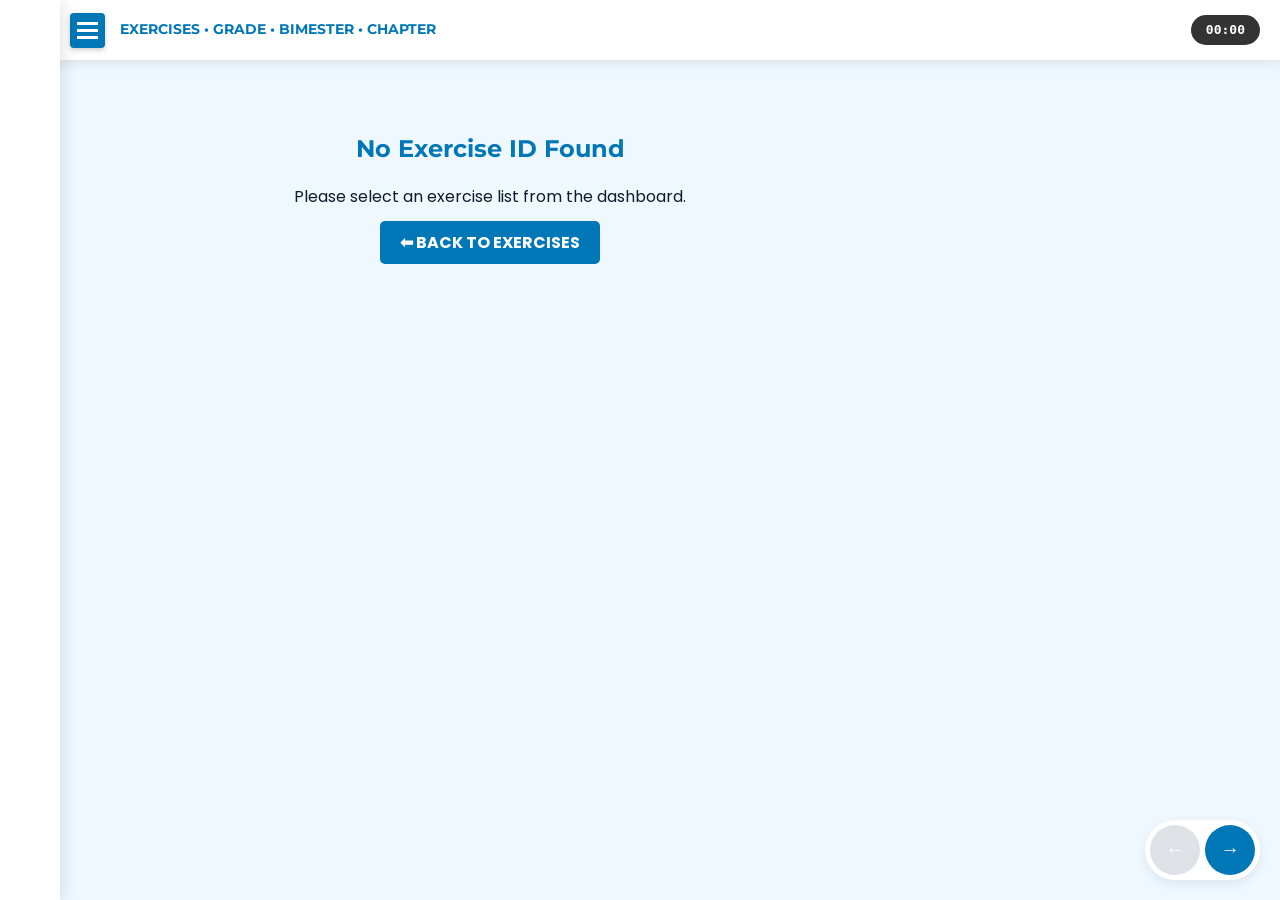
==== exercises.html @ 2d314399 "Initial commit" ====
<!DOCTYPE html>
<html lang="en">
<head>
    <meta charset="UTF-8">
    <meta name="viewport" content="width=device-width, initial-scale=1.0">
    <title>REACH English | Exercises</title>
    
    <!-- Fonts -->
    <link href="https://fonts.googleapis.com/css2?family=Montserrat:wght@700;900&family=Poppins:wght@400;600&display=swap" rel="stylesheet">
    
    <!-- Shared Styles -->
    <link rel="stylesheet" href="style.css">
    
    <!-- Exercise Specific Styles (Internal for now, move to CSS later if preferred) -->
    <style>
        /* Exercise Header Overrides */
        #ex-header {
            position: fixed; top: 0; left: 0; width: 100%; height: 60px;
            background: white; box-shadow: 0 4px 12px rgba(0,0,0,0.08);
            display: flex; align-items: center; justify-content: space-between;
            padding: 0 20px; z-index: 1000;
        }
        .ex-meta { font-family: 'Montserrat', sans-serif; font-weight: 700; color: var(--primary-blue); font-size: 0.9rem; }
        .timer-badge { background: #333; color: #fff; padding: 5px 15px; border-radius: 20px; font-weight: bold; font-family: monospace; }
        
        /* Sidebar Checkmarks */
        .nav-step-item.completed::after {
            content: '✓'; color: var(--success-green); margin-left: 10px; font-weight: 900;
        }

        /* Result Page */
        #result-page { display: none; text-align: center; padding: 40px; }
        .stat-box { display: inline-block; margin: 15px; padding: 20px; background: white; border-radius: 10px; box-shadow: 0 4px 10px rgba(0,0,0,0.1); }
        .stat-num { font-size: 2.5rem; font-weight: 900; color: var(--primary-blue); }
    </style>
</head>
<body class="exercise-mode">

    <!-- HEADER -->
    <header id="ex-header">
        <div style="display:flex; align-items:center; gap:15px;">
             <!-- Menu Toggle -->
            <button id="menu-toggle" aria-label="Toggle Menu" style="position:relative; top:0; left:0; margin:0;">
                <div class="bar"></div>
                <div class="bar"></div>
                <div class="bar"></div>
            </button>
            <div class="ex-meta">
                EXERCISES • <span id="ex-grade">GRADE</span> • <span id="ex-bimester">BIMESTER</span> • <span id="ex-chapter">CHAPTER</span>
            </div>
        </div>
        <div class="timer-badge" id="global-timer">00:00</div>
    </header>

    <!-- RETRACTABLE MENU -->
<div id="menu-overlay" style="display:none; position:fixed; top:0; left:0; width:100%; height:100%; background:rgba(0,0,0,0.5); z-index:1001;"></div>

<nav id="slide-menu">
    <!-- Close Button -->
    <button id="menu-close-btn" style="position:absolute; top:15px; right:15px; background:none; border:none; font-size:2rem; color:var(--primary-blue); cursor:pointer;">&times;</button>

    <!-- Home Link Fixed -->
    <a href="exercises.html?id=ex-home" class="home-link">🏠 EXIT EXERCISES</a>

    <!-- Inside the nav id="slide-menu" in exercises.html -->
<div class="menu-header">
    <div class="menu-logo"><span class="orange-text">REACH</span>Practice</div>
    <div id="menu-grade-label">GRADE LEVEL</div> <!-- Keep this -->
    <div style="font-size:0.8rem; color:#666; margin-top:5px;">
        <span id="ex-bimester"></span> • <span id="ex-chapter"></span> <!-- Add these IDs -->
    </div>
</div>
    <ul id="nav-list">
        <!-- Items injected by JS -->
    </ul>
</nav>

    <!-- MAIN CONTENT -->
    <main id="main-container">
        <div id="lesson-content">
            <div class="loader">Loading Random Exercise Set...</div>
        </div>
    </main>

    <!-- NAVIGATION UI (Bottom Right) -->
    <div id="ui-cluster">
        <div class="nav-buttons">
            <button id="prev-btn" class="nav-arrow" disabled>←</button>
            <button id="next-btn" class="nav-arrow">→</button>
        </div>
    </div>

    <!-- AUDIO ENGINE -->
    <audio id="global-audio-player"></audio>

    <!-- SCRIPTS -->
    <script src="engine-exercises.js"></script>

<!-- DATA LOADER -->
    <script>
        const urlParams = new URLSearchParams(window.location.search);
        const lessonId = urlParams.get('id');
        const contentDiv = document.getElementById('lesson-content');

        const getExBackBtn = () => `
            <div style="margin-top:20px;">
                <a href="exercises.html?id=ex-home" style="background:var(--primary-blue); color:white; text-decoration:none; padding:10px 20px; border-radius:5px; font-weight:bold;">
                    ⬅ BACK TO EXERCISES
                </a>
            </div>`;

        if (!lessonId) {
            contentDiv.innerHTML = `
                <div style="text-align:center; padding:50px;">
                    <h2>No Exercise ID Found</h2>
                    <p>Please select an exercise list from the dashboard.</p>
                    ${getExBackBtn()}
                </div>`;
        } else {
            const dataScript = document.createElement('script');
            dataScript.src = `data/exercises/${lessonId}.js`;
            
            dataScript.onload = () => console.log("Exercise Data Loaded");
            
            // EXERCISE FILE NOT FOUND
            dataScript.onerror = () => {
                contentDiv.innerHTML = `
                    <div style="text-align:center; padding:50px; color: red;">
                        <h2>❌ Exercise File Not Found</h2>
                        <p>Could not load: <b>data/exercises/${lessonId}.js</b></p>
                        ${getExBackBtn()}
                    </div>`;
            };

            document.body.appendChild(dataScript);
        }
    </script>
</body>
</html>
---- style.css ----
/* --- ROOT VARIABLES --- */
:root {
    --primary-blue: #0077b6;
    --accent-orange: #FF8C42;
    --bg-alice-blue: #f0f8ff;
    --white: #ffffff;
    --text-dark: #0D1B2A;
    --gray-light: #dee2e6;
    
    --success-green: #28a745;
    --error-red: #dc3545;
    --selected-orange: #ffe0b2;
    --paired-blue: #bbdefb;
    
    --shadow: 0 4px 12px rgba(0,0,0,0.08);
    --header-height: 60px;
    --menu-width: 280px;
}

/* --- GLOBAL STYLES --- */
* { box-sizing: border-box; margin: 0; padding: 0; }

body {
    font-family: 'Poppins', sans-serif; /* Body font */
    background-color: var(--bg-alice-blue);
    color: var(--text-dark);
    line-height: 1.6;
    overflow-x: hidden;
}

h1, h2, h3, h4, .menu-logo, .step-title {
    font-family: 'Montserrat', sans-serif;
    font-weight: 700;
}

h2 { color: var(--primary-blue); margin-bottom: 1rem; }

/* Visibility Padding as per Blueprint */
#main-container {
    padding-top: 80px;
    padding-bottom: 120px;
    max-width: 900px;
    margin: 0 auto;
    width: 95%;
}

.orange-text { color: var(--accent-orange); font-weight: 900; }

/* --- STICKY METADATA HEADER --- */
#metadata-header {
    position: fixed;
    top: 0;
    left: 0;
    width: 100%;
    height: var(--header-height);
    background: var(--white);
    display: flex;
    align-items: center;
    justify-content: center;
    box-shadow: var(--shadow);
    z-index: 1000;
    font-size: 0.9rem;
    font-weight: 600;
    color: var(--primary-blue);
}

/* --- RETRACTABLE MENU --- */
#menu-toggle {
    position: fixed;
    top: 12px;
    left: 15px;
    z-index: 1002;
    width: 35px; /* Blueprint spec */
    height: 35px;
    background: var(--primary-blue);
    border: none;
    border-radius: 4px;
    cursor: pointer;
    display: flex;
    flex-direction: column;
    justify-content: space-around;
    padding: 7px;
}

#menu-toggle .bar { width: 100%; height: 3px; background: white; transition: 0.3s; }

/* --- RETRACTABLE MENU (Default for index.html) --- */
#slide-menu {
    position: fixed;
    top: 0;
    left: -280px; /* Hidden off-screen by default */
    width: var(--menu-width);
    height: 100%;
    background: var(--white);
    box-shadow: 4px 0 15px rgba(0,0,0,0.1);
    z-index: 1001;
    transition: 0.3s cubic-bezier(0.4, 0, 0.2, 1);
    display: flex;
    flex-direction: column;
    padding: 20px;
}

#slide-menu.active {
    left: 0; /* Slides in only when active */
}

.menu-header { margin-top: 10px; padding-bottom: 20px; border-bottom: 2px solid var(--bg-alice-blue); }
.menu-logo {
    font-size: 1.4rem; /* Slightly smaller to fit the longer name */
    letter-spacing: -0.5px;
    margin-bottom: 10px;
    text-transform: uppercase; /* Optional: makes REACH ENGLISH look more like a brand */
}
#menu-grade-label { color: var(--accent-orange); font-weight: 900; font-size: 0.8rem; }

#nav-list { list-style: none; margin-top: 20px; overflow-y: auto; flex-grow: 1; }
.nav-step-item { font-weight: 700; color: #666; margin-top: 15px; display: block; }
.nav-sub-link { 
    display: block; 
    padding: 8px 15px; 
    text-decoration: none; 
    color: var(--text-dark); 
    font-size: 0.9rem;
    border-radius: 5px;
}
.nav-sub-link:hover { background: var(--bg-alice-blue); color: var(--primary-blue); }
.nav-sub-link.active { background: var(--selected-orange); border-left: 4px solid var(--accent-orange); }

.home-link { 
    display: block;              /* Ensures it sits on its own line */
    margin-top: 60px;            /* Pushes it down so it doesn't overlap the X/Menu button */
    margin-bottom: 10px;         /* Adds a little space before the Logo */
    text-decoration: none; 
    color: var(--primary-blue); 
    font-weight: 700; 
    font-size: 1.1rem;           /* Made slightly larger for visibility */
}






/* ============================================================
   EXERCISE MODE OVERRIDES (Only for exercises.html)
   ============================================================ */

/* 1. Mini-Sidebar / Dock Behavior */
body.exercise-mode #slide-menu {
    left: 0 !important;
    width: 60px;
    padding: 0;
    transition: width 0.3s ease;
    overflow-x: hidden;
    z-index: 1100;
}

body.exercise-mode #slide-menu.active {
    width: 280px;
}

/* 2. Push content to the right */
body.exercise-mode #main-container {
    padding-left: 80px;
    margin-left: 0;
    width: 100%;
    transition: padding-left 0.3s ease;
}

/* 3. Hide text when collapsed */
body.exercise-mode .menu-header,
body.exercise-mode .home-link,
body.exercise-mode #menu-close-btn {
    opacity: 0;
    transition: 0.2s;
    pointer-events: none;
}

body.exercise-mode #slide-menu.active .menu-header,
body.exercise-mode #slide-menu.active .home-link,
body.exercise-mode #slide-menu.active #menu-close-btn {
    opacity: 1;
    pointer-events: auto;
}

/* 4. Navigation Items (Numbers) */
body.exercise-mode .nav-step-item {
    display: flex;
    align-items: center;
    height: 40px; /* Tight height */
    padding: 0;
    border-left: 4px solid transparent;
    transition: background 0.2s;
    margin-top: 0;
}

body.exercise-mode .nav-step-item.active-page {
    background-color: var(--selected-orange);
    border-left-color: var(--accent-orange);
}

.nav-num {
    min-width: 60px;
    text-align: center;
    font-weight: 900;
    font-family: 'Montserrat', sans-serif;
    font-size: 1.1rem;
    color: var(--primary-blue);
    flex-shrink: 0;
}

.nav-label {
    white-space: nowrap;
    opacity: 0;
    transition: 0.2s;
    font-weight: 600;
    color: #444;
}

body.exercise-mode #slide-menu.active .nav-label {
    opacity: 1;
}

/* 5. FORCE TOGGLE BUTTON VISIBILITY & DOCK POSITION */
body.exercise-mode #menu-toggle {
    display: flex !important; 
    position: fixed;
    top: 10px;
    left: 12px;
    z-index: 1200;
    border-radius: 4px;
    box-shadow: 0 2px 5px rgba(0,0,0,0.2);
}

/* 6. MOVE CONTENT UP (Spacing adjustments) */
body.exercise-mode .home-link {
    margin-top: 50px !important; 
    margin-bottom: 5px;
    padding: 5px 15px;
}

body.exercise-mode .menu-header {
    margin-top: 0;
    padding: 5px 15px 5px 15px;
    border-bottom: 1px solid var(--bg-alice-blue);
}

body.exercise-mode #nav-list {
    margin-top: 5px; 
}

/* Align numbers with the toggle button when collapsed */
body.exercise-mode #slide-menu:not(.active) #nav-list {
    margin-top: 50px; 
}

/* Header spacing for Title */
body.exercise-mode #ex-header {
    padding-left: 70px;
    z-index: 1000;
}

/* 7. RESPONSIVE FIXES (Un-nested) */
@media (min-width: 769px) {
    body.exercise-mode #menu-close-btn { display: none; }
}

@media (max-width: 768px) {
    body.exercise-mode #slide-menu.active { width: 80%; }
    body.exercise-mode #main-container { padding-left: 70px; }
    body.exercise-mode .nav-label { display: none; }
    body.exercise-mode #slide-menu.active .nav-label { display: inline; }
}








/* --- CARD SYSTEM --- */
.lesson-page { display: none; animation: fadeIn 0.4s; }
.lesson-page.active { display: block; }
@keyframes fadeIn { from { opacity: 0; } to { opacity: 1; } }

.area-box, .exercise-card {
    background: var(--white);
    border-radius: 12px;
    padding: 20px;
    margin-top: 50px;
    margin-bottom: 30px;
    box-shadow: var(--shadow);
    position: relative;
}

/* --- STEP 2 & 3 COMPONENTS --- */
.card-header-audio {
    position: absolute;
    top: 15px;
    right: 15px;
    background: none;
    border: none;
    font-size: 1.4rem;
    cursor: pointer;
}

.learning-card {
    border-bottom: 1px solid var(--bg-alice-blue);
    padding: 10px 0;
}
.term-en { font-weight: 600; color: var(--primary-blue); }
.term-pt { font-size: 0.85rem; color: #666; display: block; }

/* --- TOOLTIPS --- */
.tooltip {
    color: var(--primary-blue);
    text-decoration: underline dotted var(--accent-orange);
    cursor: help;
    position: relative;
    font-weight: 600;
}

/* --- STEP 4: RECORDING --- */
.shadow-box { display: flex; align-items: center; gap: 15px; margin-top: 10px; }
.btn-circle {
    width: 45px; height: 45px; border-radius: 50%; border: none;
    display: flex; align-items: center; justify-content: center; cursor: pointer;
    transition: 0.2s; font-size: 1.2rem;
}

/* START: ADD THIS ENTIRE CODE BLOCK */
/* This makes the button smaller when needed */
.btn-circle.compact {
    width: 32px;
    height: 32px;
    font-size: 0.9rem;
    border: 1px solid var(--primary-blue);
    background-color: transparent;
    color: var(--primary-blue);
}
.btn-circle.compact:hover {
    background-color: var(--bg-alice-blue);
}

/* This adds the play button to the vocabulary list */
.learning-card.with-tts {
    display: flex;
    justify-content: space-between;
    align-items: center;
    gap: 15px;
}

/* This positions the play button in the examples */
.exercise-card .btn-circle {
    position: absolute;
    top: 50%;
    right: 15px;
    transform: translateY(-50%);
}
/* END: ADD THIS ENTIRE CODE BLOCK */


.record-btn { background: var(--error-red); color: white; }
.stop-btn { background: #333; color: white; display: none; }
.play-rec-btn { background: var(--success-green); color: white; display: none; }

/* --- STEP 7: INTERACTIVE DRILLS --- */
.option {
    padding: 12px 15px;
    border: 2px solid var(--bg-alice-blue);
    border-radius: 8px;
    margin-bottom: 10px;
    cursor: pointer;
    transition: 0.2s;
}
.option:hover { border-color: var(--primary-blue); }
.option.selected { background-color: var(--selected-orange); border-color: var(--accent-orange); }
.option.correct { background-color: #d4edda; border-color: var(--success-green); }
.option.incorrect { background-color: #f8d7da; border-color: var(--error-red); }

/* Matching */
.matching-container { display: flex; gap: 20px; flex-wrap: wrap; }
.match-column { flex: 1; min-width: 150px; display: flex; flex-direction: column; gap: 10px; }
/* START: ADD THIS CODE BLOCK */
.match-column:nth-child(2) {
    background-color: #adc9e4; /* Light gray background */
    padding: 10px;
    border-radius: 12px;
}
/* END: ADD THIS CODE BLOCK */
.match-item { 
    padding: 15px; border: 2px solid var(--gray-light); border-radius: 8px; 
    text-align: center; cursor: pointer; background: white;
}
.match-item.selected { background-color: var(--selected-orange); border-color: var(--accent-orange); }
.match-item.paired { background-color: var(--paired-blue); border-color: var(--primary-blue); }

/* Word Order */
.word-bank, .drop-zone {
    padding: 15px; border: 2px dashed var(--gray-light);
    border-radius: 8px; min-height: 60px; display: flex; flex-wrap: wrap; gap: 10px; margin-top: 10px;
}
.word-btn {
    padding: 8px 12px; background: var(--white); border: 1px solid var(--primary-blue);
    border-radius: 5px; cursor: pointer; font-size: 0.9rem;
}
/* --- Vertical Drop Zone (For Dialogue Scramble) --- */
.drop-zone.vertical {
    flex-direction: column;
    align-items: stretch;
    height: auto; /* Allows it to grow with content */
}

.drop-zone.vertical .word-btn {
    text-align: left; /* Aligns text to the left for better reading */
    width: 100%;      /* Makes the button fill the row */
    margin-bottom: 5px;
}
/* --- STEP 9: FLASHCARDS (3D) --- */
.flashcards-grid {
    display: grid;
    grid-template-columns: repeat(auto-fill, minmax(200px, 1fr));
    gap: 20px;
}
.flashcard {
    height: 150px; perspective: 1000px; cursor: pointer;
}
.flashcard-inner {
    position: relative; width: 100%; height: 100%;
    text-align: center; transition: transform 0.6s;
    transform-style: preserve-3d;
}
.flashcard.flipped .flashcard-inner { transform: rotateY(180deg); }
.flashcard-front, .flashcard-back {
    position: absolute; width: 100%; height: 100%;
    backface-visibility: hidden; border-radius: 12px;
    display: flex; align-items: center; justify-content: center; padding: 15px;
    box-shadow: var(--shadow);
}
.flashcard-front { background: var(--primary-blue); color: white; font-weight: 700; }
.flashcard-back { background: var(--white); transform: rotateY(180deg); border: 2px solid var(--primary-blue); }



/* --- GLOSSARY MODAL --- */
.modal-overlay {
    position: fixed; top: 0; left: 0; width: 100%; height: 100%;
    background: rgba(0,0,0,0.5); z-index: 2000;
    display: none; align-items: center; justify-content: center;
}
.modal-content {
    background: white;
    width: 90%;
    max-width: 500px;
    
    /* Ensure these three lines exist: */
    max-height: 75vh;    /* Limits height to 75% of the screen height */
    overflow-y: auto;    /* Adds the scrollbar when content is too long */
    padding: 25px;
    
    border-radius: 15px;
    position: relative;
}

/* Optional: Make the glossary list look cleaner when scrolling */
#glossary-list {
    display: flex;
    flex-direction: column;
    gap: 15px;
    margin-top: 20px;
}

.modal-header { display: flex; justify-content: space-between; border-bottom: 2px solid var(--bg-alice-blue); padding-bottom: 10px; }

/* --- MOBILE RESPONSIVENESS --- */
@media (max-width: 768px) {
    #main-container { padding-top: 70px; padding-bottom: 150px; }
    .flashcards-grid { grid-template-columns: 1fr; }
    #ui-cluster { bottom: 10px; right: 10px; flex-direction: column-reverse; }
}
/* Sticky Sub-navigation for Steps 2 and 3 */
.step-sub-nav {
    position: sticky;
    top: 60px; /* Right under the Metadata Header */
    background: var(--white);
    display: flex;
    justify-content: space-around;
    padding: 10px;
    z-index: 900;
    box-shadow: 0 2px 5px rgba(0,0,0,0.05);
    margin-bottom: 20px;
    border-radius: 0 0 10px 10px;
}

.sub-nav-btn {
    padding: 8px 15px;
    border: none;
    background: var(--bg-alice-blue);
    color: var(--primary-blue);
    border-radius: 20px;
    font-weight: 700;
    cursor: pointer;
    font-size: 0.8rem;
}

.sub-nav-btn.active {
    background: var(--accent-orange);
    color: white;
}

/* Container for sub-pages */
.sub-page-content { display: none; }
.sub-page-content.active { 
    display: flex; 
    flex-direction: column; 
}

/* --- NEW TOOLTIP SYSTEM --- */
.tooltip {
    color: var(--primary-blue);
    text-decoration: underline dotted var(--accent-orange);
    cursor: help;
    font-weight: 600;
}

.tooltip-box {
    position: fixed; /* Fixed so it stays relative to screen */
    display: none;
    background: #333;
    color: #fff;
    padding: 10px 15px;
    border-radius: 8px;
    font-size: 0.85rem;
    z-index: 3000;
    max-width: 250px;
    box-shadow: 0 4px 15px rgba(0,0,0,0.3);
    pointer-events: none; /* Prevents flickering when moving mouse */
    line-height: 1.4;
}

/* Definition part */
.tooltip-def {
    display: block;
    margin-bottom: 5px;
    border-bottom: 1px solid #555;
    padding-bottom: 5px;
}

/* Translation part - Blue color as requested */
.tooltip-trans {
    display: block;
    color: #4fc3f7; /* Light Blue for contrast on dark background */
    font-style: italic;
}








/* This ensures Dialogue Scramble and Ranking stack vertically */
.drop-zone.vertical {
    flex-direction: column;
    align-items: stretch;
}


/* Memory Grid for Step 7 */
.memory-grid {
    display: grid;
    grid-template-columns: repeat(4, 1fr);
    gap: 10px;
    margin-top: 20px;
    perspective: 1000px;
}

.memory-card {
    height: 100px;
    position: relative;
    transform-style: preserve-3d;
    transition: transform 0.5s;
    cursor: pointer;
}

.memory-card.is-flipped {
    transform: rotateY(180deg);
}

.card-face {
    position: absolute;
    width: 100%;
    height: 100%;
    backface-visibility: hidden;
    display: flex;
    align-items: center;
    justify-content: center;
    border-radius: 8px;
    border: 2px solid var(--primary-blue);
    font-weight: bold;
    font-size: 0.9rem;
    text-align: center;
    padding: 5px;
}

.card-front {
    background-color: var(--primary-blue);
}

.card-back {
    background-color: white;
    transform: rotateY(180deg);
    color: var(--primary-blue);
}

.memory-card.is-matched .card-face {
    border-color: var(--success-green);
    background-color: #eafaf1;
}

/* Matching Shades - Selection (Orange) */
.pair-orange-0 { background-color: #fff3e0 !important; border-color: #ffb74d !important; }
.pair-orange-1 { background-color: #ffe0b2 !important; border-color: #ffa726 !important; }
.pair-orange-2 { background-color: #ffcc80 !important; border-color: #fb8c00 !important; }
.pair-orange-3 { background-color: #ffb74d !important; border-color: #f57c00 !important; }

/* Matching Shades - Correct (Blue) */
.pair-blue-0 { background-color: #e1f5fe !important; border-color: #4fc3f7 !important; }
.pair-blue-1 { background-color: #b3e5fc !important; border-color: #29b6f6 !important; }
.pair-blue-2 { background-color: #81d4fa !important; border-color: #03a9f4 !important; }
.pair-blue-3 { background-color: #4fc3f7 !important; border-color: #039be5 !important; }

/* Matching Shade - Error (Red) */
.pair-red { background-color: #ffebee !important; border-color: #ef5350 !important; }







/* MODERN CHECK/TRY AGAIN BUTTON */
.btn {
    display: block;
    width: fit-content;
    margin: 20px 0 0 auto; /* Aligns to the right of the card */
    background: linear-gradient(135deg, #FF8C42 0%, #FF6B10 100%);
    color: white;
    border: none;
    padding: 12px 35px;
    border-radius: 50px; /* Pill shape */
    cursor: pointer;
    font-family: 'Montserrat', sans-serif;
    font-size: 0.9rem;
    font-weight: 700;
    text-transform: uppercase;
    letter-spacing: 1.5px;
    box-shadow: 0 4px 15px rgba(255, 140, 66, 0.3);
    transition: all 0.3s cubic-bezier(0.175, 0.885, 0.32, 1.275);
    position: relative;
    overflow: hidden;
}

/* Hover Effect: Lifts the button and deepens shadow */
.btn:hover {
    transform: translateY(-3px);
    box-shadow: 0 8px 25px rgba(255, 140, 66, 0.4);
    background: linear-gradient(135deg, #FF9E64 0%, #FF8C42 100%);
}

/* Click Effect: Pushes the button down */
.btn:active {
    transform: translateY(1px);
    box-shadow: 0 2px 10px rgba(255, 140, 66, 0.3);
}

/* Special state for "Try Again" to make it visually distinct */
.btn.try-again-state {
    background: linear-gradient(135deg, var(--primary-blue) 0%, #005f91 100%);
    box-shadow: 0 4px 15px rgba(0, 119, 182, 0.3);
}





/* MODERN TRUE/FALSE BUTTONS */
.tf-container {
    display: flex;
    flex-direction: column;
    gap: 15px;
    margin: 20px 0;
}

.tf-row {
    display: flex;
    justify-content: space-between;
    align-items: center;
    background: #fff;
    padding: 15px;
    border-radius: 12px;
    border: 1px solid #eee;
    transition: 0.3s;
}

.tf-row:hover {
    border-color: var(--primary-blue);
    box-shadow: 0 4px 10px rgba(0,0,0,0.03);
}

.tf-buttons {
    display: flex;
    gap: 10px;
}

.tf-btn {
    padding: 8px 20px;
    border: 2px solid var(--gray-light);
    background: white;
    color: var(--primary-blue);
    border-radius: 50px;
    font-weight: 700;
    cursor: pointer;
    transition: all 0.2s;
    font-family: 'Montserrat', sans-serif;
    font-size: 0.8rem;
    text-transform: uppercase;
}

.tf-btn:hover {
    border-color: var(--accent-orange);
    color: var(--accent-orange);
}

/* State: Selected (Vibrant Blue) */
.tf-btn.selected {
    background: var(--primary-blue);
    border-color: var(--primary-blue);
    color: white;
}

/* State: Correct (Green) */
.tf-btn.correct {
    background: var(--success-green) !important;
    border-color: var(--success-green) !important;
    color: white !important;
}

/* State: Incorrect (Red) */
.tf-btn.incorrect {
    background: var(--error-red) !important;
    border-color: var(--error-red) !important;
    color: white !important;
}





/* CLICKABLE ERROR STYLES */
.mistake-text-container {
    line-height: 2.5; /* Extra space for the hints to appear below */
    font-family: 'Poppins', sans-serif;
}

.clickable-word {
    padding: 2px 6px;
    margin: 0 2px;
    border-radius: 4px;
    cursor: pointer;
    border-bottom: 2px solid transparent;
    transition: all 0.2s;
    display: inline-block;
    position: relative;
}

.clickable-word:hover {
    background-color: var(--bg-alice-blue);
    border-bottom-color: var(--primary-blue);
}

.clickable-word.selected {
    background-color: var(--selected-orange);
    border-bottom-color: var(--accent-orange);
}

.clickable-word.correct {
    background-color: var(--success-green) !important;
    color: white !important;
}

.clickable-word.incorrect {
    background-color: var(--error-red) !important;
    color: white !important;
}

/* The correction text that appears below the word */
.error-correction-hint {
    display: block;
    font-size: 0.75rem;
    font-weight: 700;
    color: var(--success-green);
    margin-top: -10px;
    line-height: 1;
    text-align: center;
}

/* Box for the full corrected sentence */
.corrected-sentence-display {
    margin-top: 20px;
    padding: 15px;
    background-color: #eafaf1; /* Light green */
    border-left: 5px solid var(--success-green);
    border-radius: 8px;
    display: none; /* Hidden until Check is clicked */
    font-weight: 600;
    color: var(--text-dark);
}

.corrected-sentence-display label {
    display: block;
    font-size: 0.7rem;
    text-transform: uppercase;
    color: var(--success-green);
    margin-bottom: 5px;
}





/* CATEGORIZATION FEEDBACK COLORS */
.draggable.correct {
    background-color: var(--success-green) !important;
    border-color: var(--success-green) !important;
    color: white !important;
    cursor: default;
}

.draggable.incorrect {
    background-color: var(--error-red) !important;
    border-color: var(--error-red) !important;
    color: white !important;
}

/* Optional: add a little animation when they turn colors */
.draggable {
    transition: background-color 0.3s, color 0.3s, border-color 0.3s;
}






/* READING SPLIT VIEW LAYOUT */
.reading-split-container {
    display: flex;
    gap: 20px;
    height: 65vh; /* This sets the height to 65% of the screen */
    margin-top: 20px;
    align-items: stretch;
}

.reading-text-pane {
    flex: 1.2;
    background: #f8f9fa;
    padding: 25px;
    border-radius: 12px;
    overflow-y: auto; /* Independent scrolling */
    border: 1px solid #dee2e6;
    line-height: 1.8;
    min-height: 0; /* Important: allows scrollbar to trigger */
}

.questions-pane {
    flex: 1;
    overflow-y: auto; /* Independent scrolling */
    padding-right: 10px;
    min-height: 0; /* Important: allows scrollbar to trigger */
}

/* Scrollbar Styling for Panes */
.reading-text-pane::-webkit-scrollbar, 
.questions-pane::-webkit-scrollbar {
    width: 6px;
}
.reading-text-pane::-webkit-scrollbar-thumb, 
.questions-pane::-webkit-scrollbar-thumb {
    background: var(--gray-light);
    border-radius: 10px;
}

/* MOBILE RESPONSIVE: Double Scroll Layout */
@media (max-width: 768px) {
    .reading-split-container {
        flex-direction: column;
        /* Force the container to take up most of the screen to enable internal scrolls */
        height: 80vh; 
        gap: 10px;
    }
    
    .reading-text-pane {
        /* Fix the text box to the top half */
        flex: 0 0 40%; 
        max-height: 40%;
        margin-bottom: 0;
        padding: 15px;
        font-size: 0.9rem;
        border: 2px solid var(--primary-blue); /* Visual distinction for the box */
    }
    
    .questions-pane {
        /* Fix the questions box to the bottom half */
        flex: 0 0 58%;
        max-height: 58%;
        overflow-y: auto;
        padding-top: 10px;
        padding-bottom: 20px;
    }

    /* Make the Audio Header a bit more compact on mobile to save space */
    .step-6 .audio-controller {
        width: 100%;
        position: static;
        margin-bottom: 10px;
    }
}









/* COMPACT MODERN AUDIO PLAYER */
.audio-controller {
    position: absolute;
    top: -42px;
    right: 0;
    width: 33%; /* Restricted to 1/3 width */
    height: 32px; /* Thinner height */
    display: flex;
    align-items: center;
    gap: 8px;
    background: var(--white);
    padding: 0 10px;
    border-radius: 50px;
    box-shadow: 0 4px 12px rgba(0,0,0,0.08);
    border: 1px solid rgba(0, 119, 182, 0.1);
    z-index: 100;
}

.play-pause-btn {
    background: var(--primary-blue);
    color: white;
    border: none;
    width: 24px; /* Smaller button */
    height: 24px;
    border-radius: 50%;
    cursor: pointer;
    display: flex;
    align-items: center;
    justify-content: center;
    font-size: 0.6rem; /* Smaller icon */
    flex-shrink: 0;
}

.audio-scrubber {
    height: 3px; /* Thinner line */
}

.audio-scrubber::-webkit-slider-thumb {
    width: 10px; /* Smaller handle */
    height: 10px;
}

.audio-time {
    font-size: 0.55rem; /* Tiny font to fit the slim bar */
    min-width: 55px;
    letter-spacing: 0;
}

/* Mobile Fix */
@media (max-width: 768px) {
    .audio-controller { width: 50%; top: -36px; }
}


/* Hide the old buttons globally, but NOT in Step 4 */
.step-page:not(.step-4) .card-header-audio {
    display: none !important;
}









/* --- HOME DASHBOARD STYLES --- */
.dashboard-container {
    display: none;
    animation: fadeIn 0.4s;
}
.dashboard-container.active {
    display: block;
}

/* Toggle Tabs (Top Right) */
.dashboard-tabs {
    display: flex;
    justify-content: flex-end;
    gap: 10px;
    margin-bottom: 20px;
    border-bottom: 2px solid var(--bg-alice-blue);
    padding-bottom: 10px;
}
.dash-tab-btn {
    background: transparent;
    border: 2px solid var(--primary-blue);
    color: var(--primary-blue);
    padding: 8px 20px;
    border-radius: 20px;
    font-weight: 700;
    cursor: pointer;
    transition: 0.2s;
}
.dash-tab-btn.active {
    background: var(--primary-blue);
    color: white;
}

/* Bimester Grid */
.bimester-grid {
    display: grid;
    grid-template-columns: 1fr 1fr; /* 2x2 Grid */
    gap: 20px;
}

.bimester-box {
    background: white;
    border-radius: 12px;
    padding: 20px;
    box-shadow: var(--shadow);
    border-top: 5px solid var(--accent-orange);
}

.bimester-title {
    font-family: 'Montserrat', sans-serif;
    color: var(--primary-blue);
    font-weight: 900;
    margin-bottom: 15px;
    text-transform: uppercase;
    font-size: 0.9rem;
}

.chapter-list {
    display: flex;
    flex-wrap: wrap;
    gap: 10px;
}

.chapter-btn {
    flex: 1;
    min-width: 45%;
    padding: 10px;
    background: var(--bg-alice-blue);
    border: 1px solid var(--gray-light);
    border-radius: 8px;
    text-align: center;
    text-decoration: none;
    color: var(--text-dark);
    font-weight: 600;
    transition: 0.2s;
}
.chapter-btn:hover {
    background: var(--primary-blue);
    color: white;
    transform: translateY(-2px);
}

/* Mobile: 1 column instead of 2 */
@media (max-width: 768px) {
    .bimester-grid { grid-template-columns: 1fr; }
}



/* --- GLOSSARY MODAL UPDATES (Compact Header) --- */
.modal-content {
    background: white;
    width: 95%; /* Wider on mobile */
    max-width: 500px;
    height: 80vh;
    display: flex;
    flex-direction: column;
    padding: 15px; /* Reduced padding for space */
    border-radius: 15px;
    position: relative;
}

.modal-header {
    flex-shrink: 0;
    display: flex;
    align-items: center; /* Vertically center items */
    justify-content: space-between;
    border-bottom: 1px solid #eee;
    padding-bottom: 10px;
    margin-bottom: 10px;
    gap: 10px;
}

#close-glossary {
    background: none;
    border: none;
    font-size: 1.5rem;
    cursor: pointer;
    color: #666;
    padding: 0;
    line-height: 1;
}

#glossary-topic-label {
    flex-grow: 1; /* Takes up all available middle space */
    text-align: center;
    font-size: 0.85rem;
    font-weight: 800;
    color: var(--primary-blue);
    text-transform: uppercase;
    letter-spacing: 0.5px;
    
    /* Handle long text on mobile */
    white-space: nowrap;
    overflow: hidden;
    text-overflow: ellipsis;
}

#glossary-pagination {
    flex-shrink: 0;
    display: flex;
    justify-content: center;
    gap: 8px; /* Slightly larger gap for touch targets */
    flex-wrap: wrap;
    padding-bottom: 10px;
    border-bottom: 1px solid #f0f0f0;
    margin-bottom: 10px;
}

.glossary-page-btn {
    width: 32px;
    height: 32px;
    border-radius: 50%;
    border: 1px solid var(--gray-light);
    background: white;
    color: var(--text-dark);
    font-weight: bold;
    cursor: pointer;
    font-size: 0.9rem;
    transition: 0.2s;
    display: flex;
    align-items: center;
    justify-content: center;
}

.glossary-page-btn.active {
    background: var(--accent-orange); /* Orange for active page visibility */
    color: white;
    border-color: var(--accent-orange);
    transform: scale(1.1);
}

#glossary-list {
    flex-grow: 1;
    overflow-y: auto;
    padding-right: 5px;
}

/* Item Styling */
.glossary-item {
    margin-bottom: 12px;
    border-bottom: 1px solid #f9f9f9;
    padding-bottom: 8px;
}

.glossary-term {
    color: var(--text-dark);
    font-weight: 700;
    font-size: 1rem;
}

.glossary-def {
    font-size: 0.9rem;
    color: #444;
    line-height: 1.4;
}

.glossary-trans {
    color: var(--primary-blue);
    font-size: 0.85rem;
    font-style: italic;
    margin-top: 2px;
}





/* --- INTERNAL TAB NAVIGATION (Sticky, Small, Compact) --- */
.internal-nav-container {
    margin-bottom: 15px;
    background: rgba(240, 248, 255, 0.95); /* Semi-transparent Alice Blue to match BG */
    padding: 5px 0;
    border-bottom: 1px solid rgba(0,0,0,0.05);
    
    /* STICKY LOGIC */
    position: sticky;
    /* 60px (Header) + approx 55px (SubNav height) = 115px */
    top: 115px; 
    z-index: 800; /* Layer below SubNav (900) but above content */
}

.internal-nav {
    display: flex;
    flex-wrap: wrap; /* Wraps buttons */
    gap: 3px;        /* Very tight gap */
    justify-content: center;
}

.internal-btn {
    padding: 3px 6px;        /* Very compact padding */
    border: 1px solid var(--primary-blue);
    background: white;
    color: var(--primary-blue);
    border-radius: 4px;
    font-size: 0.6rem;       /* Smaller font size as requested */
    font-weight: 700;
    cursor: pointer;
    transition: all 0.2s;
    
    /* Layout & Sizing */
    flex-grow: 1;            
    max-width: 110px;        /* Prevent wide buttons */
    min-height: 28px;        /* Smaller minimum height */
    
    /* Text Wrapping */
    white-space: normal;     
    word-wrap: break-word;   
    text-align: center;
    line-height: 1.1;        
    
    /* Flex Center */
    display: flex;
    align-items: center;
    justify-content: center;
}

.internal-btn:hover {
    background: var(--bg-alice-blue);
}

.internal-btn.active {
    background: var(--primary-blue);
    color: white;
    box-shadow: 0 1px 3px rgba(0, 119, 182, 0.3);
}

.internal-content-group {
    display: none;
    animation: fadeIn 0.3s;
    /* Add padding top so content doesn't jump behind sticky header */
    scroll-margin-top: 160px; 
}

.internal-content-group.active {
    display: block;
}







/* --- STICKY UI CLUSTER (Bottom Right) --- */
#ui-cluster {
    position: fixed;
    bottom: 20px;
    right: 20px; /* Fixed to Right */
    left: auto;  /* Ensure Left is unset */
    display: flex;
    align-items: center;
    gap: 15px;
    z-index: 1000;
}

#glossary-btn {
    width: 60px; height: 60px; border-radius: 50%;
    background: var(--accent-orange); border: none;
    box-shadow: 0 4px 15px rgba(255, 140, 66, 0.4);
    cursor: pointer; display: flex; align-items: center; justify-content: center;
    font-size: 1.8rem;
}

.nav-buttons {
    display: flex; gap: 5px; background: var(--white);
    padding: 5px; border-radius: 30px; box-shadow: var(--shadow);
}

.nav-arrow {
    width: 50px; height: 50px; border-radius: 50%; border: none;
    background: var(--primary-blue); color: white; font-size: 1.2rem;
    cursor: pointer; transition: 0.2s;
}
.nav-arrow:disabled { background: var(--gray-light); cursor: not-allowed; }

/* --- BACK TO TOP BUTTON (Bottom Center) --- */
#back-to-top-btn {
    position: fixed; /* Independent positioning */
    bottom: 25px;
    left: 50%; /* Center horizontally */
    transform: translateX(-50%) translateY(100px); /* Centered and hidden (down) */
    
    width: 50px;
    height: 50px;
    border-radius: 50%;
    background: var(--white);
    border: 2px solid var(--primary-blue);
    color: var(--primary-blue);
    font-size: 1.2rem;
    cursor: pointer;
    box-shadow: var(--shadow);
    transition: all 0.3s cubic-bezier(0.175, 0.885, 0.32, 1.275);
    z-index: 1000;
    
    /* Content Alignment */
    display: flex;
    align-items: center;
    justify-content: center;
    
    opacity: 0;
    visibility: hidden;
}

/* State when visible */
#back-to-top-btn.visible {
    opacity: 1;
    visibility: visible;
    transform: translateX(-50%) translateY(0); /* Slide up to position */
}

#back-to-top-btn:hover {
    background: var(--primary-blue);
    color: white;
    box-shadow: 0 4px 15px rgba(0, 119, 182, 0.4);
    transform: translateX(-50%) translateY(-5px); /* Lift effect */
}

/* --- MOBILE RESPONSIVENESS UPDATES --- */
@media (max-width: 768px) {
    #main-container { padding-top: 70px; padding-bottom: 150px; }
    .flashcards-grid { grid-template-columns: 1fr; }
    
    /* Adjust UI Cluster for Mobile */
    #ui-cluster { 
        bottom: 15px; 
        right: 15px; /* Keep on right for mobile too */
        gap: 10px;
        flex-direction: row-reverse; /* Optional: Flips order if easier for thumb */
    }
    
    #glossary-btn { width: 50px; height: 50px; font-size: 1.5rem; }
    .nav-arrow { width: 45px; height: 45px; }
    
    #back-to-top-btn {
        width: 45px;
        height: 45px;
        bottom: 20px;
    }
}








/* --- BLUE SCROLLBARS CUSTOMIZATION --- */

/* 1. Define the Scrollable Areas */
#glossary-list,
.reading-text-pane, 
.questions-pane,
.internal-nav,
#nav-list {
    /* For Firefox */
    scrollbar-width: thin;
    scrollbar-color: var(--primary-blue) #e0e0e0;
}

/* 2. Webkit (Chrome, Edge, Safari) Styling */

/* Width (Vertical) and Height (Horizontal) */
#glossary-list::-webkit-scrollbar,
.reading-text-pane::-webkit-scrollbar, 
.questions-pane::-webkit-scrollbar,
.internal-nav::-webkit-scrollbar,
#nav-list::-webkit-scrollbar {
    width: 6px;
    height: 6px;
}

/* Track (Background) */
#glossary-list::-webkit-scrollbar-track,
.reading-text-pane::-webkit-scrollbar-track, 
.questions-pane::-webkit-scrollbar-track,
.internal-nav::-webkit-scrollbar-track,
#nav-list::-webkit-scrollbar-track {
    background: rgba(0, 0, 0, 0.05);
    border-radius: 10px;
}

/* Thumb (The moving part - NOW BLUE) */
#glossary-list::-webkit-scrollbar-thumb,
.reading-text-pane::-webkit-scrollbar-thumb, 
.questions-pane::-webkit-scrollbar-thumb,
.internal-nav::-webkit-scrollbar-thumb,
#nav-list::-webkit-scrollbar-thumb {
    background-color: var(--primary-blue);
    border-radius: 10px;
    border: 1px solid white; /* Adds a clean separation */
}

/* Hover State (Optional: Turns Orange when grabbed) */
#glossary-list::-webkit-scrollbar-thumb:hover,
.reading-text-pane::-webkit-scrollbar-thumb:hover, 
.questions-pane::-webkit-scrollbar-thumb:hover,
.internal-nav::-webkit-scrollbar-thumb:hover,
#nav-list::-webkit-scrollbar-thumb:hover {
    background-color: var(--accent-orange);
}











/* --- EXERCISE MODE SPECIFICS --- */

/* Sidebar "Completed" state */
.nav-step-item.completed {
    color: var(--success-green) !important;
    text-decoration: line-through;
    opacity: 0.8;
}

/* Disabled Mode (After Checking) */
.disabled-mode {
    pointer-events: none; /* Prevents clicking */
    opacity: 0.9;
}

.disabled-mode input, 
.disabled-mode select, 
.disabled-mode button {
    background-color: #f0f0f0;
    color: #555;
    border-color: #ccc;
}

/* Correct/Incorrect Input Highlighting (Applied by JS) */
input.correct-field, select.correct-field {
    border: 2px solid var(--success-green) !important;
    background-color: #e8f5e9 !important;
    color: var(--success-green) !important;
    font-weight: bold;
}

input.incorrect-field, select.incorrect-field {
    border: 2px solid var(--error-red) !important;
    background-color: #ffebee !important;
    color: var(--error-red) !important;
    text-decoration: line-through;
}

/* Specific Exercise Layouts */
.question-block {
    margin-bottom: 25px;
    padding-bottom: 15px;
    border-bottom: 1px solid #eee;
}

.word-bank-container {
    display: flex; gap: 10px; flex-wrap: wrap; margin-bottom: 10px;
}

.match-row {
    display: flex; justify-content: space-between; align-items: center; margin-bottom: 10px;
}
.match-input {
    width: 50px; text-align: center; border: 2px solid var(--primary-blue); border-radius: 5px;
}



/* --- EXERCISE SPECIFIC STYLES --- */

/* Sidebar Completed Checkmark */
.nav-step-item.completed::after {
    content: ' ✓';
    color: var(--success-green);
    font-weight: bold;
}

/* Result Page Stats */
.stat-box {
    display: inline-block;
    width: 45%;
    background: white;
    padding: 20px;
    margin: 10px;
    border-radius: 12px;
    box-shadow: 0 4px 10px rgba(0,0,0,0.1);
    text-align: center;
}
.stat-num {
    font-size: 2.5rem;
    font-weight: 900;
    color: var(--primary-blue);
}

/* Disabled Input Styles (After Checking) */
.disabled-mode { pointer-events: none; opacity: 0.95; }
/* Hide UI buttons, but keep the word buttons visible */
.disabled-mode button:not(.nav-arrow):not(.word-btn) { 
    display: none; 
}

/* Ensure word buttons look like static text when finished */
.disabled-mode .word-btn {
    cursor: default;
    opacity: 1;
    border-style: solid;
}
.disabled-mode .check-btn { display: none !important; }

/* Feedback Colors */
.correct-field { 
    background-color: #d4edda !important; 
    border-color: #28a745 !important; 
    color: #155724 !important;
}
.incorrect-field { 
    background-color: #f8d7da !important; 
    border-color: #dc3545 !important;
    color: #721c24 !important;
}

/* Type 1 & 2 Styles */
.word-bank { display: flex; flex-wrap: wrap; gap: 8px; margin-bottom: 10px; min-height: 40px; padding: 10px; background: #f9f9f9; border-radius: 8px; }
.drop-zone { min-height: 40px; border: 2px dashed #ccc; border-radius: 8px; padding: 10px; display: flex; flex-wrap: wrap; gap: 8px; background: white; margin-bottom: 10px; }
.word-btn { padding: 6px 12px; background: white; border: 1px solid var(--primary-blue); border-radius: 4px; cursor: pointer; }

/* Match Grid */
.matching-grid { display: flex; flex-direction: column; gap: 10px; }
.match-row { display: flex; justify-content: space-between; align-items: center; background: #fff; padding: 10px; border: 1px solid #eee; border-radius: 5px; }
.col-a { font-weight: 600; width: 45%; }
.match-select { width: 50%; padding: 5px; }

/* Reset Link */
.reset-link { background: none; border: none; color: #666; text-decoration: underline; cursor: pointer; font-size: 0.8rem; float: right; }









/* --- GRANULAR CHECK BUTTONS --- */
.item-check-btn {
    display: inline-block;
    margin-top: 15px;
    padding: 8px 25px;
    background: linear-gradient(135deg, var(--primary-blue) 0%, #005f91 100%);
    color: white;
    border: none;
    border-radius: 20px;
    font-family: 'Montserrat', sans-serif;
    font-size: 0.75rem;
    font-weight: 700;
    text-transform: uppercase;
    letter-spacing: 1px;
    cursor: pointer;
    box-shadow: 0 3px 6px rgba(0,0,0,0.1);
    transition: 0.2s;
}

.item-check-btn:hover {
    transform: translateY(-2px);
    box-shadow: 0 5px 12px rgba(0,0,0,0.15);
}

.item-check-btn:active {
    transform: translateY(0);
}

/* Auto-hide the original big "Check Page" button when using granular buttons */
.granular-mode > .check-btn {
    display: none !important;
}

/* Visual state for completed question blocks */
.question-block.disabled-mode {
    border-left: 3px solid var(--success-green);
    background-color: rgba(40, 167, 69, 0.02);
    padding-left: 10px;
}






/* Sticky Header for Context Exercises */
.sticky-ctx-header {
    position: sticky;
    top: 60px; /* Sits right under the Metadata Header */
    background: white;
    z-index: 100;
    padding: 15px 0;
    border-bottom: 2px solid var(--bg-alice-blue);
    margin-bottom: 20px;
    box-shadow: 0 4px 6px -4px rgba(0,0,0,0.1);
}

.reading-box.sticky-scroll {
    max-height: 200px;
    overflow-y: auto;
    background: #f8f9fa;
    border-left: 5px solid var(--primary-blue);
    padding: 15px;
    font-size: 0.95rem;
    line-height: 1.6;
}

/* TTS Button Style */
.tts-btn {
    background: var(--primary-blue);
    color: white;
    border: none;
    padding: 8px 15px;
    border-radius: 50px;
    cursor: pointer;
    display: flex;
    align-items: center;
    gap: 8px;
    font-weight: 600;
    font-size: 0.8rem;
    transition: 0.2s;
}

.tts-btn:hover {
    background: var(--accent-orange);
    transform: scale(1.05);
}

.tts-btn i { font-style: normal; }









.dash-tab-btn {
    padding: 10px 20px;
    border: none;
    background: var(--gray-light);
    color: var(--text-dark);
    border-radius: 8px;
    font-weight: 700;
    cursor: pointer;
    transition: 0.2s;
}

.dash-tab-btn.active {
    background: var(--primary-blue);
    color: white;
}

.chapter-btn:hover {
    border-color: var(--primary-blue) !important;
    background: var(--paired-blue) !important;
    transform: translateY(-2px);
    transition: 0.2s;
}




/* Sticky Tabs Container */
.sticky-tabs-wrapper {
    position: sticky;
    top: 60px; /* Height of the #ex-header */
    background: var(--bg-alice-blue);
    z-index: 990;
    padding: 10px 0;
    margin-bottom: 10px;
    border-bottom: 1px solid var(--gray-light);
}

.dashboard-tabs {
    display: flex;
    gap: 8px;
    overflow-x: auto; /* Allows horizontal swipe on mobile */
    padding: 5px 2px;
    white-space: nowrap;
    scrollbar-width: none; /* Hides scrollbar on Firefox */
}

.dashboard-tabs::-webkit-scrollbar {
    display: none; /* Hides scrollbar on Chrome/Safari */
}

.dash-tab-btn {
    flex: 0 0 auto; /* Prevents buttons from shrinking */
    padding: 10px 20px;
    border: 2px solid var(--primary-blue);
    background: white;
    color: var(--primary-blue);
    border-radius: 50px;
    font-weight: 700;
    cursor: pointer;
    transition: 0.2s;
}

.dash-tab-btn.active {
    background: var(--primary-blue);
    color: white;
    box-shadow: 0 4px 10px rgba(0, 119, 182, 0.2);
}





/* --- DASHBOARD VIEW (HOME) OVERRIDES --- */

/* Completely hide sidebar and toggle in dashboard mode */
body.dashboard-view #slide-menu,
body.dashboard-view #menu-toggle,
body.dashboard-view #menu-overlay {
    display: none !important;
}

/* Reset the main container to take up full width (no sidebar space) */
body.dashboard-view #main-container {
    padding-left: 0 !important;
    margin-left: auto !important;
    margin-right: auto !important;
    width: 95%;
    max-width: 1000px; /* Slightly wider for the dashboard grid */
}

/* Adjust sticky tabs to stay at the very top since the header is hidden */
body.dashboard-view .sticky-tabs-wrapper {
    top: 0; /* Moves to very top of screen since we hid the header */
    padding-top: 15px;
    z-index: 1000;
}

/* Optional: Add a bit more top padding to the intro so it doesn't touch the browser edge */
body.dashboard-view .dashboard-intro {
    padding-top: 20px;
}





/* --- COMPACT WRAPPING TABS (DASHBOARD) --- */

/* 1. Hide Sidebar/Toggle in Dashboard Mode */
body.dashboard-view #slide-menu,
body.dashboard-view #menu-toggle,
body.dashboard-view #menu-overlay {
    display: none !important;
}

/* 2. Reset Main Container for full width usage */
body.dashboard-view #main-container {
    padding-left: 0 !important;
    padding-right: 0 !important;
    margin: 0 auto;
    width: 100%;
}

/* 3. Sticky Wrapper for Tabs */
.sticky-tabs-wrapper {
    position: sticky;
    top: 0;
    background: var(--bg-alice-blue);
    z-index: 1000;
    padding: 10px 5%; /* Side padding for narrow screens */
    border-bottom: 1px solid var(--gray-light);
}

/* 4. Tabs Container - Wraps to multiple rows */
.dashboard-tabs {
    display: flex;
    flex-wrap: wrap;       /* ALLOWS MULTIPLE ROWS */
    justify-content: center; /* Center tabs if they wrap */
    gap: 6px;              /* Tight gap between buttons */
}

/* 5. Compact Tab Buttons */
.dash-tab-btn {
    padding: 5px 12px;     /* Smaller padding */
    font-size: 0.75rem;    /* Smaller text */
    font-weight: 700;
    border: 1.5px solid var(--primary-blue);
    background: white;
    color: var(--primary-blue);
    border-radius: 4px;    /* Rectangular/Soft-square look */
    cursor: pointer;
    transition: 0.2s;
    white-space: nowrap;
}

.dash-tab-btn.active {
    background: var(--primary-blue);
    color: white;
}

/* 6. Dashboard Content Spacing */
body.dashboard-view #grade-content,
body.dashboard-view .dashboard-intro {
    width: 92%;
    max-width: 1000px;
    margin-left: auto;
    margin-right: auto;
}




/* Hide Navigation Arrows and Glossary button on the Exercise Home Dashboard */
body.dashboard-view #ui-cluster {
    display: none !important;
}






/* Add to style.css */

.compact-nav-row {
    display: flex;
    justify-content: space-between;
    gap: 8px; /* Tiny space between the two buttons */
    padding: 10px 15px; /* Adjust spacing from the edges of the menu */
}

.compact-nav-row .home-link {
    flex: 1; /* Forces both buttons to have equal width (50/50) */
    margin: 0; /* Removes any default outside spacing */
    text-align: center; /* Centers the text/icon inside */
    justify-content: center; /* Ensures flex alignment is centered */
    
    /* Compact Visuals */
    font-size: 0.8rem;       /* Slightly smaller text */
    padding: 8px 5px;        /* Thinner buttons */
    white-space: nowrap;     /* Prevents text from breaking lines */
    display: flex;
    align-items: center;
}
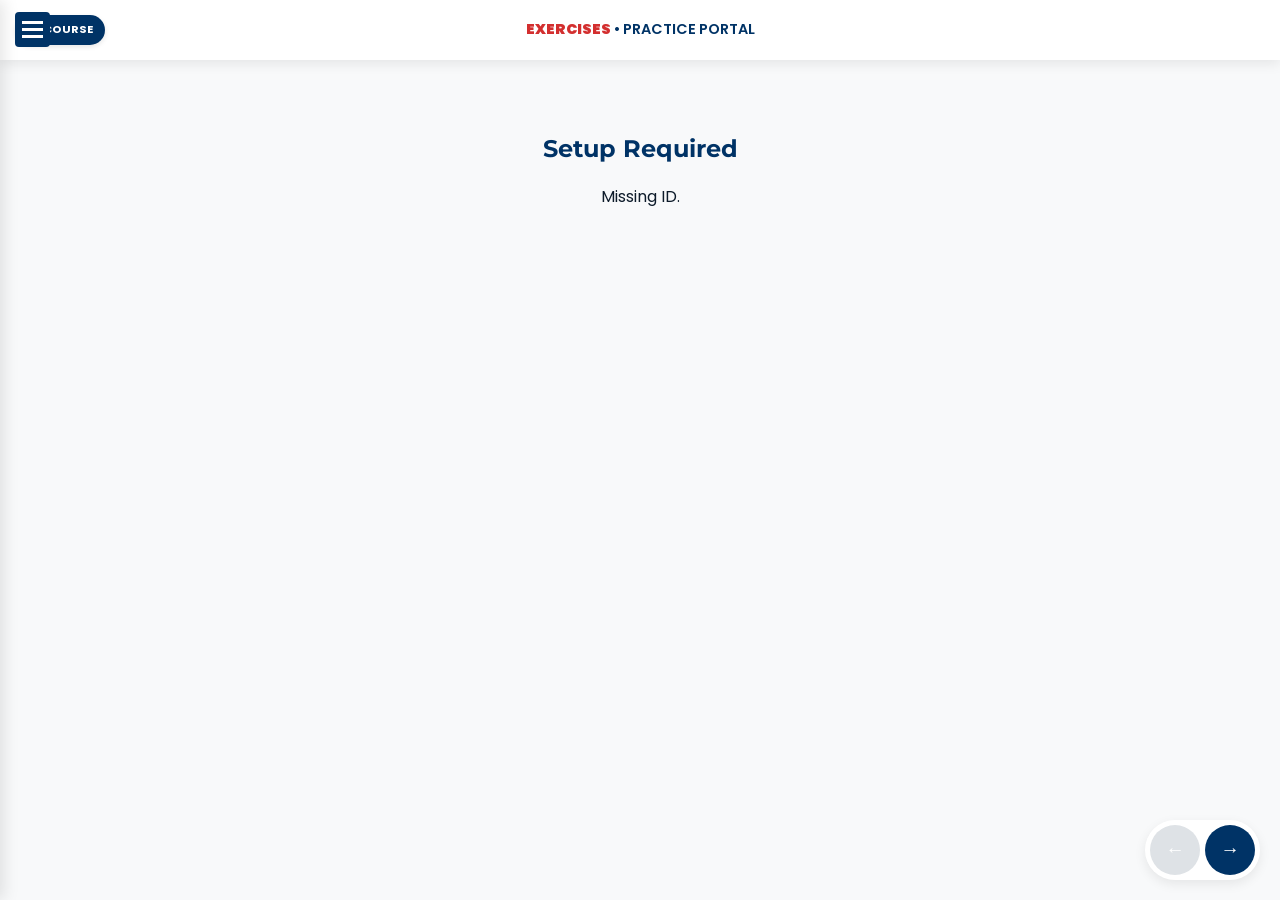
==== commit 029a418f: "Page layout" ====
--- a/exercises.html
+++ b/exercises.html
@@ -3,86 +3,55 @@
 <head>
     <meta charset="UTF-8">
     <meta name="viewport" content="width=device-width, initial-scale=1.0">
-    <title>REACH English | Exercises</title>
-    
-    <!-- Fonts -->
+    <title>Practice Exercises | English Block Assembling</title>
     <link href="https://fonts.googleapis.com/css2?family=Montserrat:wght@700;900&family=Poppins:wght@400;600&display=swap" rel="stylesheet">
-    
-    <!-- Shared Styles -->
     <link rel="stylesheet" href="style.css">
-    
-    <!-- Exercise Specific Styles (Internal for now, move to CSS later if preferred) -->
-    <style>
-        /* Exercise Header Overrides */
-        #ex-header {
-            position: fixed; top: 0; left: 0; width: 100%; height: 60px;
-            background: white; box-shadow: 0 4px 12px rgba(0,0,0,0.08);
-            display: flex; align-items: center; justify-content: space-between;
-            padding: 0 20px; z-index: 1000;
-        }
-        .ex-meta { font-family: 'Montserrat', sans-serif; font-weight: 700; color: var(--primary-blue); font-size: 0.9rem; }
-        .timer-badge { background: #333; color: #fff; padding: 5px 15px; border-radius: 20px; font-weight: bold; font-family: monospace; }
-        
-        /* Sidebar Checkmarks */
-        .nav-step-item.completed::after {
-            content: '✓'; color: var(--success-green); margin-left: 10px; font-weight: 900;
-        }
+</head>
+<body>
 
-        /* Result Page */
-        #result-page { display: none; text-align: center; padding: 40px; }
-        .stat-box { display: inline-block; margin: 15px; padding: 20px; background: white; border-radius: 10px; box-shadow: 0 4px 10px rgba(0,0,0,0.1); }
-        .stat-num { font-size: 2.5rem; font-weight: 900; color: var(--primary-blue); }
-    </style>
-</head>
-<body class="exercise-mode">
+    <!-- STICKY METADATA HEADER -->
+<header id="metadata-header">
+    <!-- SWITCHER BUTTON (Left side) -->
+    <a href="index.html?lesson=home" class="mode-switch-btn" title="Go to Course">
+        🏠 COURSE
+    </a>
 
-    <!-- HEADER -->
-    <header id="ex-header">
-        <div style="display:flex; align-items:center; gap:15px;">
-             <!-- Menu Toggle -->
-            <button id="menu-toggle" aria-label="Toggle Menu" style="position:relative; top:0; left:0; margin:0;">
-                <div class="bar"></div>
-                <div class="bar"></div>
-                <div class="bar"></div>
-            </button>
-            <div class="ex-meta">
-                EXERCISES • <span id="ex-grade">GRADE</span> • <span id="ex-bimester">BIMESTER</span> • <span id="ex-chapter">CHAPTER</span>
-            </div>
-        </div>
-        <div class="timer-badge" id="global-timer">00:00</div>
-    </header>
+    <div class="header-content">
+        <span id="display-block" style="color:var(--accent-red); font-weight:900;">EXERCISES</span> • 
+        <span id="display-topic">PRACTICE PORTAL</span>
+    </div>
+</header>
 
     <!-- RETRACTABLE MENU -->
-<div id="menu-overlay" style="display:none; position:fixed; top:0; left:0; width:100%; height:100%; background:rgba(0,0,0,0.5); z-index:1001;"></div>
+    <button id="menu-toggle" aria-label="Toggle Menu">
+        <div class="bar"></div>
+        <div class="bar"></div>
+        <div class="bar"></div>
+    </button>
 
-<nav id="slide-menu">
-    <!-- Close Button -->
-    <button id="menu-close-btn" style="position:absolute; top:15px; right:15px; background:none; border:none; font-size:2rem; color:var(--primary-blue); cursor:pointer;">&times;</button>
-
-    <!-- Home Link Fixed -->
-    <a href="exercises.html?id=ex-home" class="home-link">🏠 EXIT EXERCISES</a>
-
-    <!-- Inside the nav id="slide-menu" in exercises.html -->
-<div class="menu-header">
-    <div class="menu-logo"><span class="orange-text">REACH</span>Practice</div>
-    <div id="menu-grade-label">GRADE LEVEL</div> <!-- Keep this -->
-    <div style="font-size:0.8rem; color:#666; margin-top:5px;">
-        <span id="ex-bimester"></span> • <span id="ex-chapter"></span> <!-- Add these IDs -->
-    </div>
-</div>
-    <ul id="nav-list">
-        <!-- Items injected by JS -->
-    </ul>
-</nav>
+    <nav id="slide-menu">
+        <div class="compact-nav-row">
+            <a href="index.html?lesson=home" class="home-link">🏠 HOME</a>
+            <a href="exercises.html?id=ex-home" class="home-link">🏋️ PRACTICE</a>
+        </div>
+        <div class="menu-header">
+            <div class="menu-logo"><span class="red-text">ENGLISH</span> Block Assembling</div>
+            <div id="menu-block-label">PRACTICE</div>
+            <div id="menu-topic-label">Exercises</div>
+        </div>
+        <ul id="nav-list"></ul>
+    </nav>
 
     <!-- MAIN CONTENT -->
     <main id="main-container">
         <div id="lesson-content">
-            <div class="loader">Loading Random Exercise Set...</div>
+            <div class="loader-container" style="text-align: center; padding-top: 50px;">
+                <div class="loader">Loading Exercises...</div>
+            </div>
         </div>
     </main>
 
-    <!-- NAVIGATION UI (Bottom Right) -->
+    <!-- NAVIGATION UI -->
     <div id="ui-cluster">
         <div class="nav-buttons">
             <button id="prev-btn" class="nav-arrow" disabled>←</button>
@@ -90,49 +59,22 @@
         </div>
     </div>
 
-    <!-- AUDIO ENGINE -->
     <audio id="global-audio-player"></audio>
+    <div id="tooltip-container" class="tooltip-box"></div>
 
-    <!-- SCRIPTS -->
     <script src="engine-exercises.js"></script>
-
-<!-- DATA LOADER -->
     <script>
         const urlParams = new URLSearchParams(window.location.search);
         const lessonId = urlParams.get('id');
         const contentDiv = document.getElementById('lesson-content');
 
-        const getExBackBtn = () => `
-            <div style="margin-top:20px;">
-                <a href="exercises.html?id=ex-home" style="background:var(--primary-blue); color:white; text-decoration:none; padding:10px 20px; border-radius:5px; font-weight:bold;">
-                    ⬅ BACK TO EXERCISES
-                </a>
-            </div>`;
-
         if (!lessonId) {
-            contentDiv.innerHTML = `
-                <div style="text-align:center; padding:50px;">
-                    <h2>No Exercise ID Found</h2>
-                    <p>Please select an exercise list from the dashboard.</p>
-                    ${getExBackBtn()}
-                </div>`;
+            contentDiv.innerHTML = `<div style="text-align:center; padding:50px;"><h2>Setup Required</h2><p>Missing ID.</p></div>`;
         } else {
             const dataScript = document.createElement('script');
             dataScript.src = `data/exercises/${lessonId}.js`;
-            
-            dataScript.onload = () => console.log("Exercise Data Loaded");
-            
-            // EXERCISE FILE NOT FOUND
-            dataScript.onerror = () => {
-                contentDiv.innerHTML = `
-                    <div style="text-align:center; padding:50px; color: red;">
-                        <h2>❌ Exercise File Not Found</h2>
-                        <p>Could not load: <b>data/exercises/${lessonId}.js</b></p>
-                        ${getExBackBtn()}
-                    </div>`;
-            };
-
-            document.body.appendChild(dataScript);
+            dataScript.onerror = () => { contentDiv.innerHTML = `<h3>❌ Error: File Not Found</h3>`; };
+            document.head.appendChild(dataScript);
         }
     </script>
 </body>
--- a/style.css
+++ b/style.css
@@ -1,16 +1,16 @@
-/* --- ROOT VARIABLES --- */
+/* --- ROOT VARIABLES (Updated Palette) --- */
 :root {
-    --primary-blue: #0077b6;
-    --accent-orange: #FF8C42;
-    --bg-alice-blue: #f0f8ff;
+    --primary-blue: #003366;      /* Navy Blue */
+    --accent-red: #D32F2F;        /* Vivid Red */
+    --bg-light: #f8f9fa;          /* Clean White/Gray Background */
     --white: #ffffff;
     --text-dark: #0D1B2A;
     --gray-light: #dee2e6;
     
-    --success-green: #28a745;
-    --error-red: #dc3545;
-    --selected-orange: #ffe0b2;
-    --paired-blue: #bbdefb;
+    --success-green: #2e7d32;
+    --error-red: #c62828;
+    --selected-red: #ffebee;      /* Very light red for selection backgrounds */
+    --paired-blue: #e3f2fd;       /* Very light blue for matching pairs */
     
     --shadow: 0 4px 12px rgba(0,0,0,0.08);
     --header-height: 60px;
@@ -21,8 +21,8 @@
 * { box-sizing: border-box; margin: 0; padding: 0; }
 
 body {
-    font-family: 'Poppins', sans-serif; /* Body font */
-    background-color: var(--bg-alice-blue);
+    font-family: 'Poppins', sans-serif;
+    background-color: var(--bg-light);
     color: var(--text-dark);
     line-height: 1.6;
     overflow-x: hidden;
@@ -35,7 +35,6 @@
 
 h2 { color: var(--primary-blue); margin-bottom: 1rem; }
 
-/* Visibility Padding as per Blueprint */
 #main-container {
     padding-top: 80px;
     padding-bottom: 120px;
@@ -44,7 +43,9 @@
     width: 95%;
 }
 
-.orange-text { color: var(--accent-orange); font-weight: 900; }
+/* Updated Text Class */
+.red-text { color: var(--accent-red); font-weight: 900; }
+.orange-text { color: var(--accent-red); font-weight: 900; } /* Fallback mapping */
 
 /* --- STICKY METADATA HEADER --- */
 #metadata-header {
@@ -70,7 +71,7 @@
     top: 12px;
     left: 15px;
     z-index: 1002;
-    width: 35px; /* Blueprint spec */
+    width: 35px;
     height: 35px;
     background: var(--primary-blue);
     border: none;
@@ -84,11 +85,10 @@
 
 #menu-toggle .bar { width: 100%; height: 3px; background: white; transition: 0.3s; }
 
-/* --- RETRACTABLE MENU (Default for index.html) --- */
 #slide-menu {
     position: fixed;
     top: 0;
-    left: -280px; /* Hidden off-screen by default */
+    left: -280px;
     width: var(--menu-width);
     height: 100%;
     background: var(--white);
@@ -100,21 +100,20 @@
     padding: 20px;
 }
 
-#slide-menu.active {
-    left: 0; /* Slides in only when active */
-}
-
-.menu-header { margin-top: 10px; padding-bottom: 20px; border-bottom: 2px solid var(--bg-alice-blue); }
+#slide-menu.active { left: 0; }
+
+.menu-header { margin-top: 10px; padding-bottom: 20px; border-bottom: 2px solid var(--bg-light); }
 .menu-logo {
-    font-size: 1.4rem; /* Slightly smaller to fit the longer name */
+    font-size: 1.4rem;
     letter-spacing: -0.5px;
     margin-bottom: 10px;
-    text-transform: uppercase; /* Optional: makes REACH ENGLISH look more like a brand */
-}
-#menu-grade-label { color: var(--accent-orange); font-weight: 900; font-size: 0.8rem; }
+    text-transform: uppercase;
+}
+#menu-block-label { color: var(--accent-red); font-weight: 900; font-size: 0.8rem; }
 
 #nav-list { list-style: none; margin-top: 20px; overflow-y: auto; flex-grow: 1; }
 .nav-step-item { font-weight: 700; color: #666; margin-top: 15px; display: block; }
+
 .nav-sub-link { 
     display: block; 
     padding: 8px 15px; 
@@ -123,18 +122,59 @@
     font-size: 0.9rem;
     border-radius: 5px;
 }
-.nav-sub-link:hover { background: var(--bg-alice-blue); color: var(--primary-blue); }
-.nav-sub-link.active { background: var(--selected-orange); border-left: 4px solid var(--accent-orange); }
+.nav-sub-link:hover { background: var(--bg-light); color: var(--primary-blue); }
+.nav-sub-link.active { background: var(--selected-red); border-left: 4px solid var(--accent-red); }
 
 .home-link { 
-    display: block;              /* Ensures it sits on its own line */
-    margin-top: 60px;            /* Pushes it down so it doesn't overlap the X/Menu button */
-    margin-bottom: 10px;         /* Adds a little space before the Logo */
+    display: block;
+    margin-top: 60px;
+    margin-bottom: 10px;
     text-decoration: none; 
     color: var(--primary-blue); 
     font-weight: 700; 
-    font-size: 1.1rem;           /* Made slightly larger for visibility */
-}
+    font-size: 1.1rem;
+}
+
+
+
+
+
+
+
+
+
+/* --- MODE SWITCHER BUTTON --- */
+.mode-switch-btn {
+    position: absolute;
+    left: 15px;
+    background: var(--primary-blue);
+    color: white;
+    padding: 6px 12px;
+    border-radius: 20px;
+    font-size: 0.7rem;
+    font-weight: 700;
+    text-decoration: none;
+    text-transform: uppercase;
+    transition: 0.2s;
+    box-shadow: 0 2px 5px rgba(0,0,0,0.1);
+}
+
+.mode-switch-btn:hover {
+    background: var(--accent-red);
+    transform: scale(1.05);
+}
+
+/* Ensure the header content doesn't overlap the button on small screens */
+@media (max-width: 480px) {
+    .mode-switch-btn { padding: 4px 8px; font-size: 0.6rem; }
+    .header-content { font-size: 0.75rem; margin-left: 50px; }
+}
+
+
+
+
+
+
 
 
 
@@ -161,11 +201,13 @@
 
 /* 2. Push content to the right */
 body.exercise-mode #main-container {
-    padding-left: 80px;
-    margin-left: 0;
-    width: 100%;
-    transition: padding-left 0.3s ease;
-}
+    padding-top: 80px; /* Consistent with index.html */
+    padding-left: 20px; /* Let it breathe like the index page */
+    margin: 0 auto;
+    width: 95%;
+    max-width: 900px;
+}
+
 
 /* 3. Hide text when collapsed */
 body.exercise-mode .menu-header,
@@ -292,7 +334,9 @@
     margin-bottom: 30px;
     box-shadow: var(--shadow);
     position: relative;
-}
+    border-top: 4px solid transparent; /* Placeholder for accents */
+}
+
 
 /* --- STEP 2 & 3 COMPONENTS --- */
 .card-header-audio {
@@ -315,7 +359,7 @@
 /* --- TOOLTIPS --- */
 .tooltip {
     color: var(--primary-blue);
-    text-decoration: underline dotted var(--accent-orange);
+    text-decoration: underline dotted var(--accent-red);
     cursor: help;
     position: relative;
     font-weight: 600;
@@ -517,17 +561,19 @@
 }
 
 /* --- NEW TOOLTIP SYSTEM --- */
+/* Tooltips Update */
 .tooltip {
     color: var(--primary-blue);
-    text-decoration: underline dotted var(--accent-orange);
+    text-decoration: underline dotted var(--accent-red);
     cursor: help;
+    position: relative;
     font-weight: 600;
 }
 
 .tooltip-box {
-    position: fixed; /* Fixed so it stays relative to screen */
+    position: fixed;
     display: none;
-    background: #333;
+    background: var(--primary-blue);
     color: #fff;
     padding: 10px 15px;
     border-radius: 8px;
@@ -535,9 +581,10 @@
     z-index: 3000;
     max-width: 250px;
     box-shadow: 0 4px 15px rgba(0,0,0,0.3);
-    pointer-events: none; /* Prevents flickering when moving mouse */
+    pointer-events: none;
     line-height: 1.4;
 }
+
 
 /* Definition part */
 .tooltip-def {
@@ -550,7 +597,7 @@
 /* Translation part - Blue color as requested */
 .tooltip-trans {
     display: block;
-    color: #4fc3f7; /* Light Blue for contrast on dark background */
+    color: #81d4fa; /* Light Blue for contrast on dark background */
     font-style: italic;
 }
 
@@ -646,7 +693,7 @@
     display: block;
     width: fit-content;
     margin: 20px 0 0 auto; /* Aligns to the right of the card */
-    background: linear-gradient(135deg, #FF8C42 0%, #FF6B10 100%);
+    background: linear-gradient(135deg, var(--accent-red) 0%, #b71c1c 100%);
     color: white;
     border: none;
     padding: 12px 35px;
@@ -657,7 +704,7 @@
     font-weight: 700;
     text-transform: uppercase;
     letter-spacing: 1.5px;
-    box-shadow: 0 4px 15px rgba(255, 140, 66, 0.3);
+    box-shadow: 0 4px 15px rgba(211, 47, 47, 0.3);
     transition: all 0.3s cubic-bezier(0.175, 0.885, 0.32, 1.275);
     position: relative;
     overflow: hidden;
@@ -673,13 +720,17 @@
 /* Click Effect: Pushes the button down */
 .btn:active {
     transform: translateY(1px);
-    box-shadow: 0 2px 10px rgba(255, 140, 66, 0.3);
+    box-shadow: 0 8px 25px rgba(211, 47, 47, 0.4);
 }
 
 /* Special state for "Try Again" to make it visually distinct */
 .btn.try-again-state {
     background: linear-gradient(135deg, var(--primary-blue) 0%, #005f91 100%);
     box-shadow: 0 4px 15px rgba(0, 119, 182, 0.3);
+}
+.sub-nav-btn.active {
+    background: var(--accent-red);
+    color: white;
 }
 
 
@@ -1014,13 +1065,14 @@
 }
 
 /* Toggle Tabs (Top Right) */
+/* Dashboard Tabs */
 .dashboard-tabs {
     display: flex;
-    justify-content: flex-end;
     gap: 10px;
     margin-bottom: 20px;
-    border-bottom: 2px solid var(--bg-alice-blue);
+    border-bottom: 2px solid var(--bg-light);
     padding-bottom: 10px;
+    flex-wrap: wrap;
 }
 .dash-tab-btn {
     background: transparent;
@@ -1037,21 +1089,20 @@
     color: white;
 }
 
-/* Bimester Grid */
+
+/* Bimester/Topic Box */
 .bimester-grid {
     display: grid;
-    grid-template-columns: 1fr 1fr; /* 2x2 Grid */
+    grid-template-columns: 1fr 1fr;
     gap: 20px;
 }
-
 .bimester-box {
     background: white;
     border-radius: 12px;
     padding: 20px;
     box-shadow: var(--shadow);
-    border-top: 5px solid var(--accent-orange);
-}
-
+    border-top: 5px solid var(--accent-red); /* Red Border */
+}
 .bimester-title {
     font-family: 'Montserrat', sans-serif;
     color: var(--primary-blue);
@@ -1060,18 +1111,11 @@
     text-transform: uppercase;
     font-size: 0.9rem;
 }
-
-.chapter-list {
-    display: flex;
-    flex-wrap: wrap;
-    gap: 10px;
-}
-
 .chapter-btn {
-    flex: 1;
-    min-width: 45%;
+    display: block;
+    width: 100%;
     padding: 10px;
-    background: var(--bg-alice-blue);
+    background: var(--bg-light);
     border: 1px solid var(--gray-light);
     border-radius: 8px;
     text-align: center;
@@ -1083,8 +1127,8 @@
 .chapter-btn:hover {
     background: var(--primary-blue);
     color: white;
-    transform: translateY(-2px);
-}
+}
+
 
 /* Mobile: 1 column instead of 2 */
 @media (max-width: 768px) {
@@ -1289,36 +1333,36 @@
 
 
 /* --- STICKY UI CLUSTER (Bottom Right) --- */
+/* --- UI CLUSTER --- */
 #ui-cluster {
     position: fixed;
     bottom: 20px;
-    right: 20px; /* Fixed to Right */
-    left: auto;  /* Ensure Left is unset */
+    right: 20px;
     display: flex;
     align-items: center;
     gap: 15px;
     z-index: 1000;
 }
-
 #glossary-btn {
     width: 60px; height: 60px; border-radius: 50%;
-    background: var(--accent-orange); border: none;
-    box-shadow: 0 4px 15px rgba(255, 140, 66, 0.4);
+    background: var(--accent-red); /* Red */
+    border: none;
+    box-shadow: 0 4px 15px rgba(211, 47, 47, 0.4);
     cursor: pointer; display: flex; align-items: center; justify-content: center;
     font-size: 1.8rem;
-}
-
+    color: white;
+}
 .nav-buttons {
     display: flex; gap: 5px; background: var(--white);
     padding: 5px; border-radius: 30px; box-shadow: var(--shadow);
 }
-
 .nav-arrow {
     width: 50px; height: 50px; border-radius: 50%; border: none;
     background: var(--primary-blue); color: white; font-size: 1.2rem;
     cursor: pointer; transition: 0.2s;
 }
 .nav-arrow:disabled { background: var(--gray-light); cursor: not-allowed; }
+
 
 /* --- BACK TO TOP BUTTON (Bottom Center) --- */
 #back-to-top-btn {
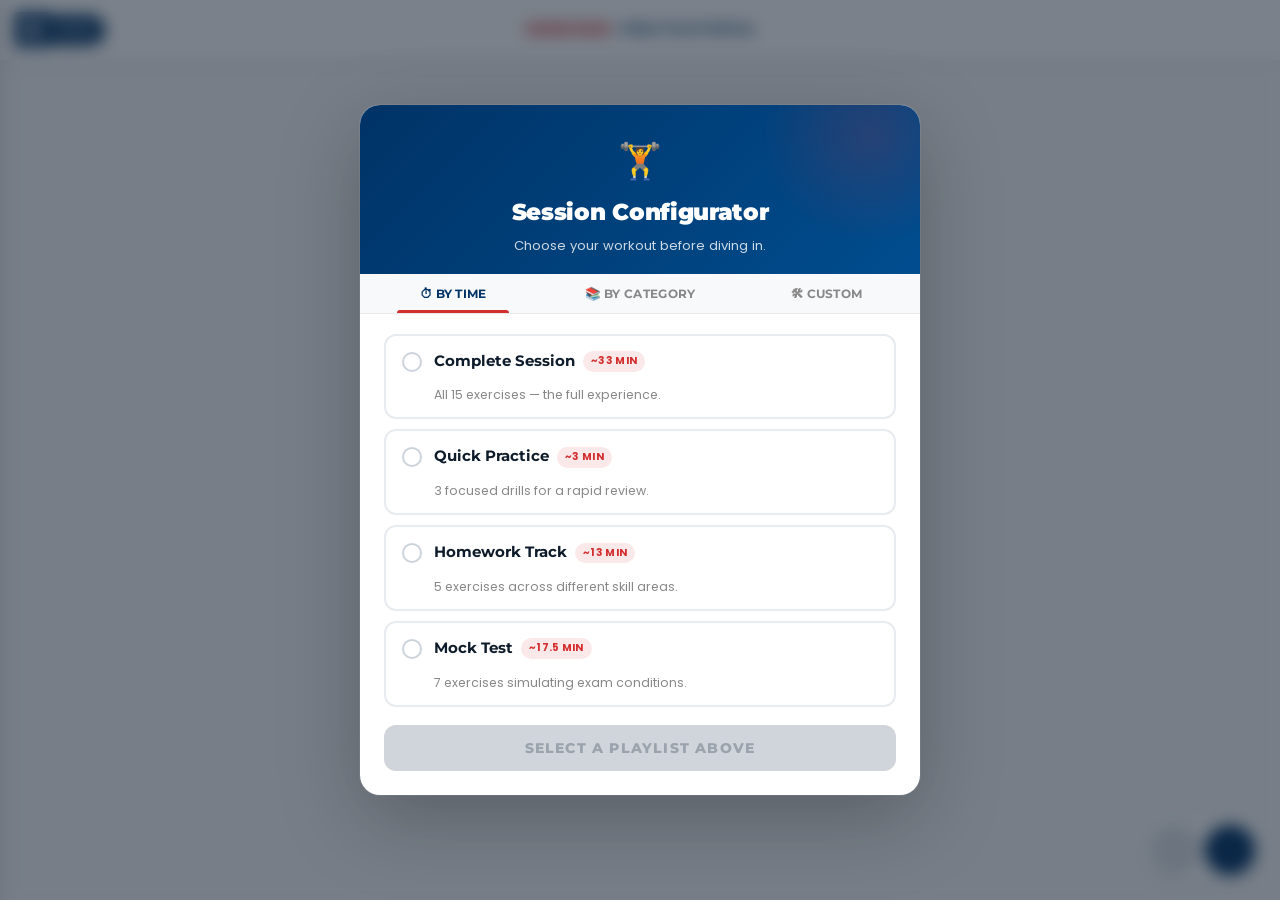
==== commit a402e897: "exercises" ====
--- a/exercises.html
+++ b/exercises.html
@@ -8,6 +8,128 @@
     <link rel="stylesheet" href="style.css">
 </head>
 <body>
+
+    <!-- ============================================================
+         SESSION CONFIGURATOR MODAL (Paste this block at the top of <body>)
+         Appears on load. Lets students pick an exercise playlist.
+         ============================================================ -->
+    <div id="session-configurator-overlay">
+        <div id="session-configurator-modal" role="dialog" aria-labelledby="sc-title" aria-modal="true">
+
+            <!-- Modal Header -->
+            <div class="sc-header">
+                <div class="sc-icon">🏋️</div>
+                <h2 id="sc-title" class="sc-title">Session Configurator</h2>
+                <p class="sc-subtitle">Choose your workout before diving in.</p>
+            </div>
+
+            <!-- Tab Navigation -->
+            <div class="sc-tabs" role="tablist">
+                <button class="sc-tab active" role="tab" aria-selected="true" aria-controls="sc-panel-time" id="sc-tab-time" onclick="switchConfigTab('time')">⏱ By Time</button>
+                <button class="sc-tab" role="tab" aria-selected="false" aria-controls="sc-panel-category" id="sc-tab-category" onclick="switchConfigTab('category')">📚 By Category</button>
+                <button class="sc-tab" role="tab" aria-selected="false" aria-controls="sc-panel-custom" id="sc-tab-custom" onclick="switchConfigTab('custom')">🛠 Custom</button>
+            </div>
+
+            <!-- Tab Panel: By Time -->
+            <div class="sc-panel active" id="sc-panel-time" role="tabpanel" aria-labelledby="sc-tab-time">
+                <div class="sc-radio-group">
+                    <label class="sc-radio-card" onclick="selectPreset('time', this)">
+                        <input type="radio" name="sc-time" value="complete" hidden>
+                        <span class="sc-radio-dot"></span>
+                        <div class="sc-radio-info">
+                            <strong>Complete Session</strong>
+                            <span class="sc-badge sc-badge-time">~33 min</span>
+                        </div>
+                        <p class="sc-radio-desc">All 15 exercises — the full experience.</p>
+                    </label>
+                    <label class="sc-radio-card" onclick="selectPreset('time', this)">
+                        <input type="radio" name="sc-time" value="quick" hidden>
+                        <span class="sc-radio-dot"></span>
+                        <div class="sc-radio-info">
+                            <strong>Quick Practice</strong>
+                            <span class="sc-badge sc-badge-time">~3 min</span>
+                        </div>
+                        <p class="sc-radio-desc">3 focused drills for a rapid review.</p>
+                    </label>
+                    <label class="sc-radio-card" onclick="selectPreset('time', this)">
+                        <input type="radio" name="sc-time" value="homework" hidden>
+                        <span class="sc-radio-dot"></span>
+                        <div class="sc-radio-info">
+                            <strong>Homework Track</strong>
+                            <span class="sc-badge sc-badge-time">~13 min</span>
+                        </div>
+                        <p class="sc-radio-desc">5 exercises across different skill areas.</p>
+                    </label>
+                    <label class="sc-radio-card" onclick="selectPreset('time', this)">
+                        <input type="radio" name="sc-time" value="mock" hidden>
+                        <span class="sc-radio-dot"></span>
+                        <div class="sc-radio-info">
+                            <strong>Mock Test</strong>
+                            <span class="sc-badge sc-badge-time">~17.5 min</span>
+                        </div>
+                        <p class="sc-radio-desc">7 exercises simulating exam conditions.</p>
+                    </label>
+                </div>
+                <button class="sc-launch-btn" id="sc-launch-time" disabled onclick="launchSession('time')">Select a playlist above</button>
+            </div>
+
+            <!-- Tab Panel: By Category -->
+            <div class="sc-panel" id="sc-panel-category" role="tabpanel" aria-labelledby="sc-tab-category">
+                <div class="sc-radio-group">
+                    <label class="sc-radio-card" onclick="selectPreset('category', this)">
+                        <input type="radio" name="sc-category" value="receptive" hidden>
+                        <span class="sc-radio-dot"></span>
+                        <div class="sc-radio-info">
+                            <strong>Identification & Sorting</strong>
+                            <span class="sc-badge sc-badge-cat">Receptive Logic</span>
+                        </div>
+                        <p class="sc-radio-desc">Pages 1, 3, 4, 5 — recognize and classify blocks.</p>
+                    </label>
+                    <label class="sc-radio-card" onclick="selectPreset('category', this)">
+                        <input type="radio" name="sc-category" value="structural" hidden>
+                        <span class="sc-radio-dot"></span>
+                        <div class="sc-radio-info">
+                            <strong>Assembly & Mechanics</strong>
+                            <span class="sc-badge sc-badge-cat">Structural Logic</span>
+                        </div>
+                        <p class="sc-radio-desc">Pages 2, 6, 9, 10 — build and arrange blocks.</p>
+                    </label>
+                    <label class="sc-radio-card" onclick="selectPreset('category', this)">
+                        <input type="radio" name="sc-category" value="acoustic" hidden>
+                        <span class="sc-radio-dot"></span>
+                        <div class="sc-radio-info">
+                            <strong>Phonetics & Prosody</strong>
+                            <span class="sc-badge sc-badge-cat">Acoustic/Motor Logic</span>
+                        </div>
+                        <p class="sc-radio-desc">Pages 11, 12, 13 — master rhythm and sound.</p>
+                    </label>
+                    <label class="sc-radio-card" onclick="selectPreset('category', this)">
+                        <input type="radio" name="sc-category" value="generative" hidden>
+                        <span class="sc-radio-dot"></span>
+                        <div class="sc-radio-info">
+                            <strong>Free Production & Application</strong>
+                            <span class="sc-badge sc-badge-cat">Generative Logic</span>
+                        </div>
+                        <p class="sc-radio-desc">Pages 7, 8, 14, 15 — create original output.</p>
+                    </label>
+                </div>
+                <button class="sc-launch-btn" id="sc-launch-category" disabled onclick="launchSession('category')">Select a category above</button>
+            </div>
+
+            <!-- Tab Panel: Custom -->
+            <div class="sc-panel" id="sc-panel-custom" role="tabpanel" aria-labelledby="sc-tab-custom">
+                <div class="sc-custom-header">
+                    <span class="sc-custom-count" id="sc-custom-count">0 selected</span>
+                    <button class="sc-toggle-all-btn" id="sc-toggle-all" onclick="toggleAllCustom()">Select All</button>
+                </div>
+                <div class="sc-checkbox-list" id="sc-checkbox-list">
+                    <!-- JS will populate these 15 checkboxes -->
+                </div>
+                <button class="sc-launch-btn" id="sc-launch-custom" disabled onclick="launchSession('custom')">Launch Custom Session</button>
+            </div>
+
+        </div><!-- /.sc-modal -->
+    </div><!-- /.sc-overlay -->
 
     <!-- STICKY METADATA HEADER -->
 <header id="metadata-header">
--- a/style.css
+++ b/style.css
@@ -2,6 +2,8 @@
 :root {
     --primary-blue: #003366;      /* Navy Blue */
     --accent-red: #D32F2F;        /* Vivid Red */
+    --accent-orange: #FF8C42;     /* ADDED: Missing Accent Orange */
+    --selected-orange: #ffe0b2;   /* ADDED: Missing Selected Orange */
     --bg-light: #f8f9fa;          /* Clean White/Gray Background */
     --white: #ffffff;
     --text-dark: #0D1B2A;
@@ -1935,4 +1937,638 @@
     white-space: nowrap;     /* Prevents text from breaking lines */
     display: flex;
     align-items: center;
+}
+
+
+
+
+/* Ensure the text inside options doesn't "steal" the click */
+.option, .tf-btn, .clickable-word {
+    cursor: pointer;
+}
+.option *, .tf-btn *, .clickable-word * {
+    pointer-events: none; /* Forces the parent DIV to catch the click */
+}
+
+
+
+/* FORCE ORANGE SELECTION */
+.option.selected, 
+.tf-btn.selected {
+    background-color: #ffe0b2 !important; /* Soft Orange */
+    border-color: #fb8c00 !important;      /* Darker Orange */
+    color: #e65100 !important;             /* Text color */
+    box-shadow: inset 0 0 0 2px #fb8c00 !important;
+    transition: all 0.2s ease;
+}
+/* Ensure Green (Correct) and Red (Incorrect) override Orange (Selected) */
+.option.correct, 
+.tf-btn.correct {
+    background-color: #d4edda !important; /* Green */
+    border-color: #28a745 !important;
+    color: #155724 !important;
+    box-shadow: none !important;
+}
+
+.option.incorrect, 
+.tf-btn.incorrect {
+    background-color: #f8d7da !important; /* Red */
+    border-color: #dc3545 !important;
+    color: #721c24 !important;
+    box-shadow: none !important;
+}
+
+/* Update these styles in style.css */
+.area-box {
+    position: relative;
+    padding: 20px;
+    /* Ensure the box creates a block formatting context */
+    display: flow-root; 
+}
+
+/* Force the audio controller to be a block element */
+.audio-controller {
+    position: static !important; /* Forces it into the document flow */
+    width: 100% !important;      /* Takes full width */
+    margin-bottom: 20px !important;
+    display: flex !important;
+}
+
+
+
+
+
+
+
+/* Show the download button in Step 8 only when the play button becomes visible */
+/* Show BOTH the Download and Share buttons when the play button appears */
+.shadow-box .play-rec-btn[style*="flex"] + .step8-actions,
+.shadow-box .play-rec-btn[style*="block"] + .step8-actions {
+    display: flex !important;
+}
+
+
+
+
+
+
+
+
+
+
+
+
+/* --- NEW EXERCISE MECHANICS --- */
+
+/* Ex 1. Block Harvesting */
+.harvest-chunk {
+    display: inline-block; padding: 2px 6px; margin: 2px;
+    border-radius: 4px; background: #eee; cursor: pointer; transition: 0.2s;
+}
+.harvest-chunk:hover { background: var(--bg-alice-blue); }
+.harvest-chunk.harvested { background: var(--selected-orange); border: 1px solid var(--accent-orange); }
+
+/* Ex 3. Categorization Buckets */
+.bucket-container { display: flex; gap: 15px; margin-top: 20px; }
+.sort-bucket {
+    flex: 1; min-height: 120px; border: 2px dashed var(--primary-blue);
+    border-radius: 8px; padding: 10px; background: var(--bg-light);
+    display: flex; flex-direction: column; gap: 8px; align-items: center;
+}
+.bucket-title { font-weight: 700; color: var(--primary-blue); text-transform: uppercase; border-bottom: 2px solid var(--gray-light); width: 100%; text-align: center; padding-bottom: 5px;}
+
+/* Ex 4. Deconstruction Drill */
+.deconstruct-chunk {
+    cursor: url('data:image/svg+xml;utf8,<svg xmlns="http://www.w3.org/2000/svg" width="20" height="20" fill="red"><text x="0" y="15" font-size="15">✂️</text></svg>'), auto;
+    padding: 3px 6px; border-radius: 4px; transition: 0.3s; display: inline-block;
+}
+.deconstruct-chunk:hover { background: #ffebee; }
+.deconstruct-chunk.deleted {
+    text-decoration: line-through; text-decoration-color: red; text-decoration-thickness: 3px;
+    opacity: 0.5; pointer-events: none;
+}
+
+/* Ex 11. Echo-Shadow Waveform */
+.waveform-box {
+    height: 60px; background: #222; border-radius: 8px;
+    display: flex; align-items: center; justify-content: center; gap: 2px; margin-bottom: 15px;
+}
+.wave-bar { width: 4px; background: var(--primary-blue); border-radius: 2px; transition: height 0.1s; }
+
+
+
+
+
+
+
+/* Highlights the correct answer if the user clicked the wrong one */
+.missed-field {
+    background-color: #e3f2fd !important; /* Very light blue */
+    border: 2px solid var(--primary-blue) !important;
+    color: var(--primary-blue) !important;
+    font-weight: bold;
+}
+
+/* Strikethrough for Ex 4 Deconstruction */
+.correct-deleted {
+    text-decoration: line-through;
+    text-decoration-color: var(--success-green);
+    text-decoration-thickness: 3px;
+    opacity: 0.5;
+}
+.incorrect-deleted {
+    text-decoration: line-through;
+    text-decoration-color: var(--error-red);
+    text-decoration-thickness: 3px;
+}
+
+
+
+/* ============================================================
+   SESSION CONFIGURATOR MODAL
+   Appears on load. Lets students choose an exercise playlist.
+   Uses existing brand variables for visual consistency.
+   ============================================================ */
+
+/* --- Overlay (Full-viewport backdrop with blur) --- */
+#session-configurator-overlay {
+    position: fixed;
+    inset: 0;
+    z-index: 9999;
+    display: flex;
+    align-items: center;
+    justify-content: center;
+    background: rgba(13, 27, 42, 0.55);
+    backdrop-filter: blur(8px);
+    -webkit-backdrop-filter: blur(8px);
+    animation: scOverlayIn 0.4s ease;
+    padding: 20px;
+}
+
+@keyframes scOverlayIn {
+    from { opacity: 0; }
+    to   { opacity: 1; }
+}
+
+/* --- Overlay CLOSING animation --- */
+#session-configurator-overlay.sc-closing {
+    animation: scOverlayOut 0.35s ease forwards;
+}
+@keyframes scOverlayOut {
+    to { opacity: 0; transform: scale(0.97); }
+}
+
+/* --- Modal Container --- */
+#session-configurator-modal {
+    background: var(--white);
+    width: 100%;
+    max-width: 560px;
+    max-height: 90vh;            /* ← Mobile safeguard */
+    border-radius: 20px;
+    box-shadow:
+        0 24px 80px rgba(0, 0, 0, 0.25),
+        0 0 0 1px rgba(255,255,255,0.08);
+    display: flex;
+    flex-direction: column;
+    overflow: hidden;
+    animation: scModalIn 0.45s cubic-bezier(0.16, 1, 0.3, 1);
+}
+
+@keyframes scModalIn {
+    from { opacity: 0; transform: translateY(30px) scale(0.96); }
+    to   { opacity: 1; transform: translateY(0) scale(1); }
+}
+
+/* --- Modal Header --- */
+.sc-header {
+    text-align: center;
+    padding: 28px 24px 18px;
+    background: linear-gradient(
+        135deg,
+        var(--primary-blue) 0%,
+        #004d8f 100%
+    );
+    color: var(--white);
+    position: relative;
+    overflow: hidden;
+}
+
+/* Subtle decorative glow */
+.sc-header::after {
+    content: '';
+    position: absolute;
+    width: 220px;
+    height: 220px;
+    background: radial-gradient(circle, rgba(211,47,47,0.18) 0%, transparent 70%);
+    top: -80px;
+    right: -60px;
+    pointer-events: none;
+}
+
+.sc-icon {
+    font-size: 2.2rem;
+    margin-bottom: 4px;
+    animation: scBounce 1.2s ease infinite;
+}
+
+@keyframes scBounce {
+    0%, 100% { transform: translateY(0); }
+    50%      { transform: translateY(-4px); }
+}
+
+.sc-title {
+    font-family: 'Montserrat', sans-serif;
+    font-weight: 900;
+    font-size: 1.45rem;
+    letter-spacing: -0.3px;
+    margin: 0;
+    color: var(--white);
+}
+
+.sc-subtitle {
+    margin: 4px 0 0;
+    font-size: 0.82rem;
+    opacity: 0.8;
+    font-weight: 400;
+}
+
+/* --- Tab Bar --- */
+.sc-tabs {
+    display: flex;
+    background: var(--bg-light);
+    border-bottom: 1px solid rgba(0,0,0,0.06);
+    padding: 0;
+}
+
+.sc-tab {
+    flex: 1;
+    padding: 12px 8px;
+    border: none;
+    background: transparent;
+    font-family: 'Montserrat', sans-serif;
+    font-weight: 700;
+    font-size: 0.78rem;
+    color: #888;
+    cursor: pointer;
+    transition: color 0.25s, box-shadow 0.25s;
+    position: relative;
+    text-transform: uppercase;
+    letter-spacing: 0.3px;
+}
+
+.sc-tab::after {
+    content: '';
+    position: absolute;
+    bottom: 0;
+    left: 20%;
+    width: 60%;
+    height: 3px;
+    border-radius: 3px 3px 0 0;
+    background: transparent;
+    transition: background 0.25s;
+}
+
+.sc-tab:hover {
+    color: var(--primary-blue);
+}
+
+.sc-tab.active {
+    color: var(--primary-blue);
+}
+
+.sc-tab.active::after {
+    background: var(--accent-red);
+}
+
+/* --- Tab Panels --- */
+.sc-panel {
+    display: none;
+    padding: 20px 24px 24px;
+    overflow-y: auto;           /* ← Scrollable content zone */
+    flex: 1;
+    animation: scFadeSlide 0.3s ease;
+}
+
+.sc-panel.active {
+    display: flex;
+    flex-direction: column;
+}
+
+@keyframes scFadeSlide {
+    from { opacity: 0; transform: translateY(8px); }
+    to   { opacity: 1; transform: translateY(0); }
+}
+
+/* --- Radio Card (Preset Playlists) --- */
+.sc-radio-group {
+    display: flex;
+    flex-direction: column;
+    gap: 10px;
+    margin-bottom: 18px;
+}
+
+.sc-radio-card {
+    display: flex;
+    align-items: flex-start;
+    gap: 12px;
+    padding: 14px 16px;
+    border: 2px solid #e8ecf0;
+    border-radius: 12px;
+    cursor: pointer;
+    transition: all 0.2s ease;
+    background: var(--white);
+    position: relative;
+    flex-wrap: wrap;
+}
+
+.sc-radio-card:hover {
+    border-color: var(--primary-blue);
+    background: #f0f6ff;
+    transform: translateY(-1px);
+    box-shadow: 0 4px 12px rgba(0, 51, 102, 0.08);
+}
+
+.sc-radio-card.selected {
+    border-color: var(--primary-blue);
+    background: linear-gradient(135deg, #e8f2ff 0%, #f0f6ff 100%);
+    box-shadow:
+        0 4px 16px rgba(0, 51, 102, 0.12),
+        inset 0 0 0 1px rgba(0, 51, 102, 0.06);
+}
+
+/* Custom radio dot */
+.sc-radio-dot {
+    width: 20px;
+    height: 20px;
+    min-width: 20px;
+    border-radius: 50%;
+    border: 2px solid #ccd3db;
+    display: flex;
+    align-items: center;
+    justify-content: center;
+    transition: all 0.2s;
+    margin-top: 2px;
+}
+
+.sc-radio-dot::after {
+    content: '';
+    width: 10px;
+    height: 10px;
+    border-radius: 50%;
+    background: var(--primary-blue);
+    transform: scale(0);
+    transition: transform 0.2s cubic-bezier(0.16, 1, 0.3, 1);
+}
+
+.sc-radio-card.selected .sc-radio-dot {
+    border-color: var(--primary-blue);
+}
+
+.sc-radio-card.selected .sc-radio-dot::after {
+    transform: scale(1);
+}
+
+.sc-radio-info {
+    display: flex;
+    align-items: center;
+    gap: 8px;
+    flex: 1;
+}
+
+.sc-radio-info strong {
+    font-family: 'Montserrat', sans-serif;
+    font-size: 0.92rem;
+    color: var(--text-dark);
+}
+
+.sc-radio-desc {
+    width: 100%;
+    margin: 2px 0 0 32px;
+    font-size: 0.78rem;
+    color: #888;
+    line-height: 1.3;
+}
+
+/* Badges */
+.sc-badge {
+    font-size: 0.65rem;
+    font-weight: 700;
+    padding: 2px 8px;
+    border-radius: 20px;
+    letter-spacing: 0.3px;
+    text-transform: uppercase;
+    white-space: nowrap;
+}
+
+.sc-badge-time {
+    background: rgba(211, 47, 47, 0.1);
+    color: var(--accent-red);
+}
+
+.sc-badge-cat {
+    background: rgba(0, 51, 102, 0.08);
+    color: var(--primary-blue);
+}
+
+/* --- Launch Button --- */
+.sc-launch-btn {
+    display: block;
+    width: 100%;
+    padding: 14px;
+    border: none;
+    border-radius: 12px;
+    font-family: 'Montserrat', sans-serif;
+    font-weight: 800;
+    font-size: 0.88rem;
+    text-transform: uppercase;
+    letter-spacing: 1.2px;
+    cursor: pointer;
+    transition: all 0.3s cubic-bezier(0.16, 1, 0.3, 1);
+    margin-top: auto;
+    color: var(--white);
+    background: linear-gradient(135deg, var(--accent-red) 0%, #b71c1c 100%);
+    box-shadow: 0 4px 18px rgba(211, 47, 47, 0.25);
+}
+
+.sc-launch-btn:hover:not(:disabled) {
+    transform: translateY(-2px);
+    box-shadow: 0 8px 28px rgba(211, 47, 47, 0.35);
+}
+
+.sc-launch-btn:active:not(:disabled) {
+    transform: translateY(0);
+}
+
+.sc-launch-btn:disabled {
+    background: #d0d5db;
+    color: #9ba3ad;
+    box-shadow: none;
+    cursor: not-allowed;
+}
+
+/* --- Custom Tab: Header Row --- */
+.sc-custom-header {
+    display: flex;
+    justify-content: space-between;
+    align-items: center;
+    margin-bottom: 12px;
+    padding-bottom: 10px;
+    border-bottom: 1px solid #eef1f4;
+}
+
+.sc-custom-count {
+    font-size: 0.82rem;
+    font-weight: 700;
+    color: var(--primary-blue);
+}
+
+.sc-toggle-all-btn {
+    padding: 5px 14px;
+    border: 1.5px solid var(--primary-blue);
+    background: transparent;
+    color: var(--primary-blue);
+    border-radius: 20px;
+    font-family: 'Montserrat', sans-serif;
+    font-weight: 700;
+    font-size: 0.72rem;
+    text-transform: uppercase;
+    letter-spacing: 0.4px;
+    cursor: pointer;
+    transition: all 0.2s;
+}
+
+.sc-toggle-all-btn:hover {
+    background: var(--primary-blue);
+    color: var(--white);
+}
+
+/* --- Custom Tab: Checkbox List --- */
+.sc-checkbox-list {
+    display: flex;
+    flex-direction: column;
+    gap: 6px;
+    margin-bottom: 18px;
+    overflow-y: auto;
+    max-height: 340px;         /* ← Keeps the list scrollable */
+    padding-right: 4px;
+}
+
+/* Scrollbar for the checkbox list */
+.sc-checkbox-list::-webkit-scrollbar { width: 5px; }
+.sc-checkbox-list::-webkit-scrollbar-track { background: transparent; }
+.sc-checkbox-list::-webkit-scrollbar-thumb {
+    background: var(--primary-blue);
+    border-radius: 10px;
+}
+
+.sc-checkbox-item {
+    display: flex;
+    align-items: center;
+    gap: 12px;
+    padding: 10px 14px;
+    border: 1.5px solid #e8ecf0;
+    border-radius: 10px;
+    cursor: pointer;
+    transition: all 0.2s;
+    background: var(--white);
+    user-select: none;
+}
+
+.sc-checkbox-item:hover {
+    border-color: var(--primary-blue);
+    background: #f5f8ff;
+}
+
+.sc-checkbox-item.checked {
+    border-color: var(--primary-blue);
+    background: #edf3ff;
+}
+
+/* Custom checkbox visual */
+.sc-checkbox-box {
+    width: 20px;
+    height: 20px;
+    min-width: 20px;
+    border-radius: 5px;
+    border: 2px solid #ccd3db;
+    display: flex;
+    align-items: center;
+    justify-content: center;
+    transition: all 0.2s;
+    font-size: 0.7rem;
+    color: transparent;
+}
+
+.sc-checkbox-item.checked .sc-checkbox-box {
+    background: var(--primary-blue);
+    border-color: var(--primary-blue);
+    color: white;
+}
+
+.sc-checkbox-num {
+    font-family: 'Montserrat', sans-serif;
+    font-weight: 900;
+    font-size: 0.85rem;
+    color: var(--accent-red);
+    min-width: 22px;
+    text-align: center;
+}
+
+.sc-checkbox-label {
+    font-size: 0.88rem;
+    font-weight: 600;
+    color: var(--text-dark);
+}
+
+/* --- Responsive: Small Screens --- */
+@media (max-width: 600px) {
+    #session-configurator-overlay {
+        padding: 10px;
+        align-items: flex-start;   /* Anchor to top on small phones */
+        padding-top: 20px;
+    }
+
+    #session-configurator-modal {
+        max-height: 90vh;
+        border-radius: 16px;
+    }
+
+    .sc-header {
+        padding: 20px 16px 14px;
+    }
+
+    .sc-title {
+        font-size: 1.2rem;
+    }
+
+    .sc-tab {
+        font-size: 0.68rem;
+        padding: 10px 6px;
+    }
+
+    .sc-panel {
+        padding: 16px 16px 20px;
+    }
+
+    .sc-radio-card {
+        padding: 12px;
+    }
+
+    .sc-radio-info strong {
+        font-size: 0.85rem;
+    }
+
+    .sc-radio-desc {
+        margin-left: 32px;
+        font-size: 0.74rem;
+    }
+
+    .sc-checkbox-list {
+        max-height: 260px;
+    }
+}
+
+/* --- Utility: Prevent body scroll while modal is open --- */
+body.sc-modal-open {
+    overflow: hidden !important;
 }
